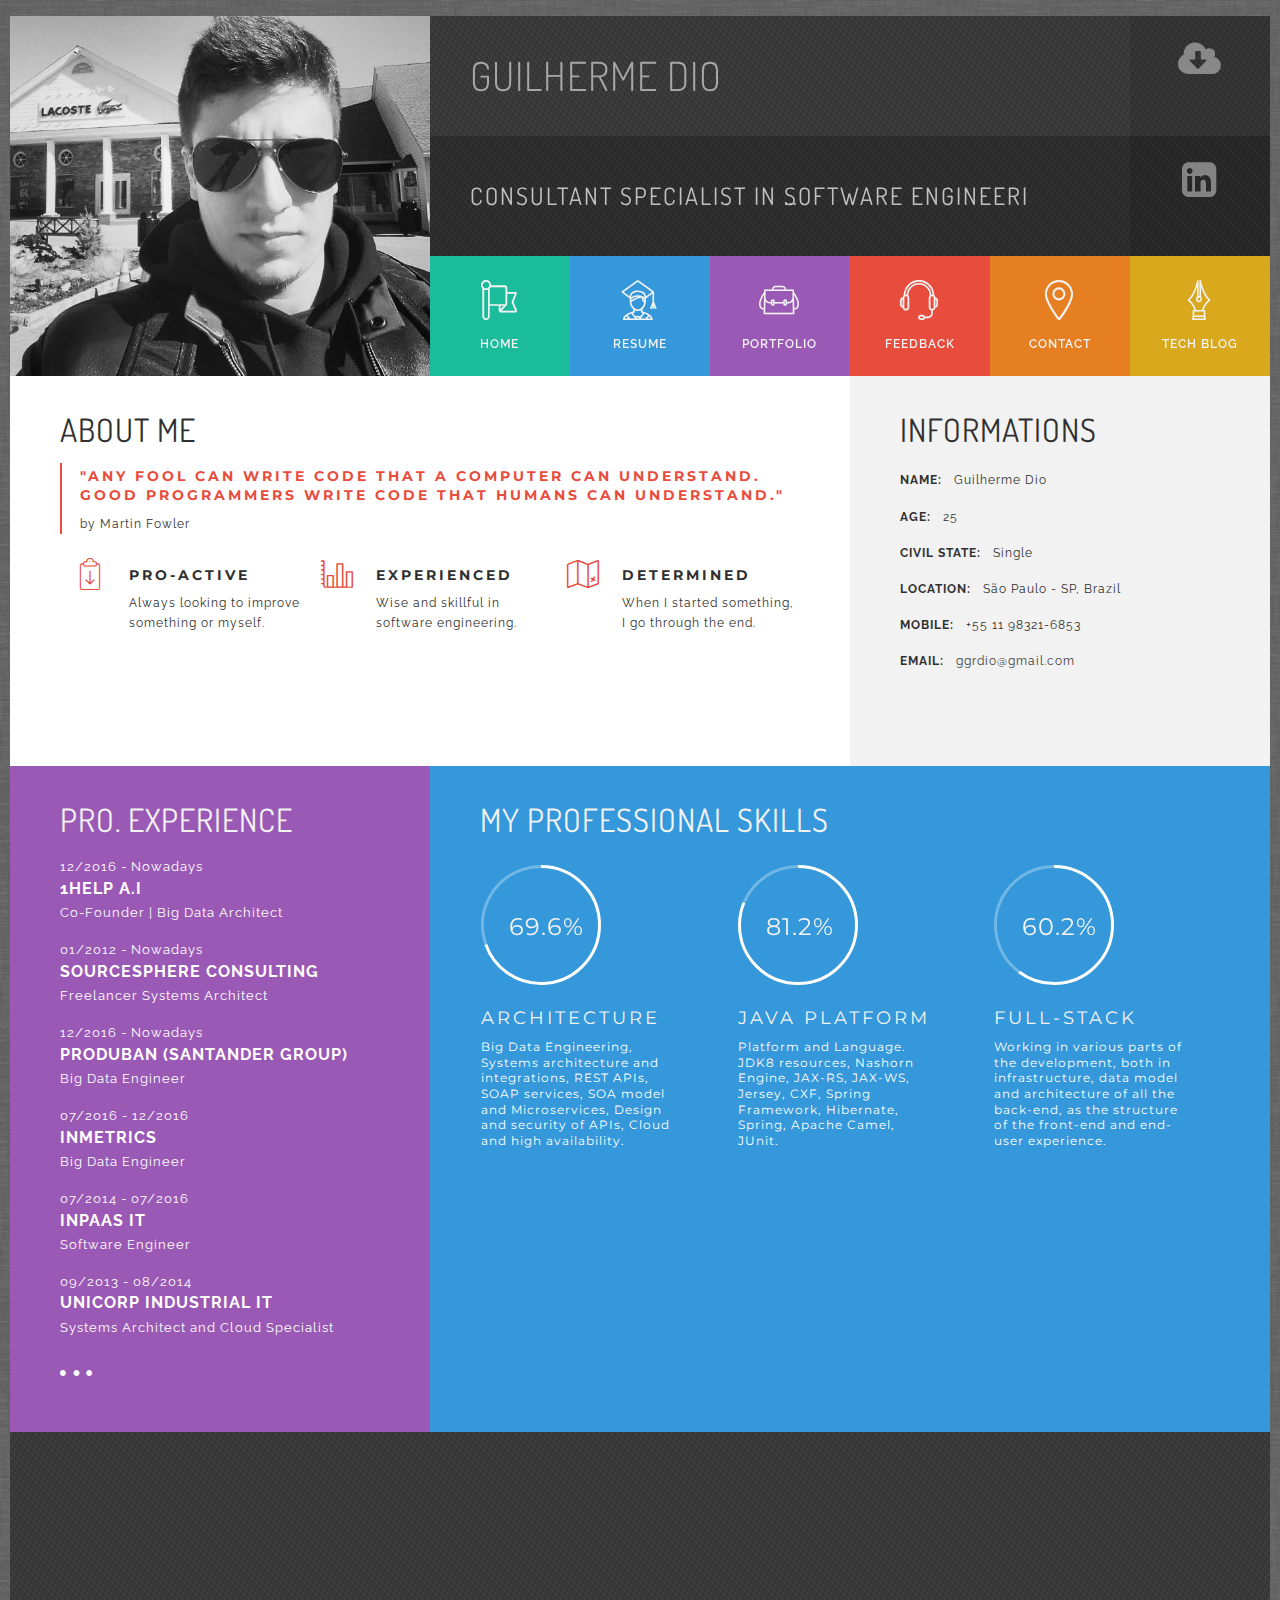
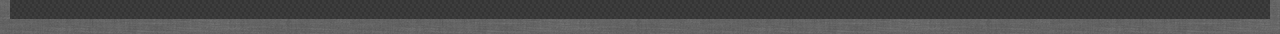
==== index.html @ 6dea6b35 "Update tech blog labels" ====
<!DOCTYPE html>
<html lang="en">
<!--[if IE 9]>
<html class="ie9" lang="en">    <![endif]-->
<!--[if IE 8]>
<html class="ie8" lang="en">    <![endif]-->
<head>
   <meta charset="UTF-8">
   <meta http-equiv="X-UA-Compatible" content="IE=edge">
   <meta name=viewport content="width=device-width, initial-scale=1">

   <title>Guilherme Dio | Software Engineer</title>

   <meta name="description" content="Consultant in systems architecture, software engineering and cloud applications">
   <meta name="keywords" content="guilherme, dio, guilhermedio, ggdio, github, java, javascript, soa, microservices, software, engineering, architecture, professional, job, developer, programming">
   <meta name="author" content="Guilherme Dio">

   <!-- CSS -->
   <link href="assets/vendor/bootstrap/css/bootstrap.min.css"        property='stylesheet' rel="stylesheet" type="text/css" media="screen"/>
   <link href="assets/vendor/fontawesome/css/font-awesome.min.css"   property='stylesheet' rel="stylesheet" type="text/css" media="screen"/>
   <link href="assets/vendor/flaticons/flaticon.css"                 property='stylesheet' rel="stylesheet" type="text/css" media="screen"/>
   <link href="assets/vendor/hover/css/hover-min.css"                property='stylesheet' rel="stylesheet" type="text/css" media="screen"/>
   <link href="assets/vendor/wow/animate.css"                        property='stylesheet' rel="stylesheet" type="text/css" media="screen"/>
   <link href="assets/vendor/mfp/css/magnific-popup.css"             property='stylesheet' rel="stylesheet" type="text/css" media="screen"/>
   <!-- Remove this for disable demo panel styles -->
   <link href="assets/vendor/styleselector/styleselector.css"        property='stylesheet' rel="stylesheet" type="text/css" media="screen"/>
   <!-- Custom styles -->
   <link href="assets/custom/css/style.css"                          property='stylesheet' rel="stylesheet" type="text/css" media="screen"/>

   <style>
      #preloader {
         position: fixed;
         left: 0;
         top: 0;
         z-index: 99999;
         width: 100%;
         height: 100%;
         overflow: visible;
         background: #666666 url("assets/custom/images/preloader.gif") no-repeat center center; }
   </style>
   
   <link rel="apple-touch-icon" sizes="57x57" href="assets/custom/images/icons/apple-icon-57x57.png">
   <link rel="apple-touch-icon" sizes="60x60" href="assets/custom/images/icons/apple-icon-60x60.png">
   <link rel="apple-touch-icon" sizes="72x72" href="assets/custom/images/icons/apple-icon-72x72.png">
   <link rel="apple-touch-icon" sizes="76x76" href="assets/custom/images/icons/apple-icon-76x76.png">
   <link rel="apple-touch-icon" sizes="114x114" href="assets/custom/images/icons/apple-icon-114x114.png">
   <link rel="apple-touch-icon" sizes="120x120" href="assets/custom/images/icons/apple-icon-120x120.png">
   <link rel="apple-touch-icon" sizes="144x144" href="assets/custom/images/icons/apple-icon-144x144.png">
   <link rel="apple-touch-icon" sizes="152x152" href="assets/custom/images/icons/apple-icon-152x152.png">
   <link rel="apple-touch-icon" sizes="180x180" href="assets/custom/images/icons/apple-icon-180x180.png">
   <link rel="icon" type="image/png" sizes="192x192"  href="assets/custom/images/icons/android-icon-192x192.png">
   <link rel="icon" type="image/png" sizes="32x32" href="assets/custom/images/icons/favicon-32x32.png">
   <link rel="icon" type="image/png" sizes="96x96" href="assets/custom/images/icons/favicon-96x96.png">
   <link rel="icon" type="image/png" sizes="16x16" href="assets/custom/images/icons/favicon-16x16.png">
   <meta name="msapplication-TileColor" content="#ffffff">
   <meta name="msapplication-TileImage" content="assets/custom/images/icons/ms-icon-144x144.png">
   <meta name="theme-color" content="#ffffff">
</head>

<body class="boxed">

<!--Pre-Loader-->
<div id="preloader"></div>

<header>

   <section id="top-navigation" class="container-fluid nopadding">

      <div class="row nopadding ident e-bg-light-texture">

         <!-- Photo -->
         <a href="index.html">
            <div class="col-md-5 col-lg-4 vc-photo">&nbsp;</div>
         </a>
         <!-- /Photo -->

         <div class="col-md-7 col-lg-8 vc-name nopadding">
            <!-- Name-Position -->
            <div class="row nopadding name">
               <div class="col-md-10 name-title"><h2 class="font-accident-two-light uppercase">Guilherme Dio</h2></div>
               <div class="col-md-2 nopadding name-pdf">
                  <a href="https://www.visualcv.com/myfnlgkmqzi/pdf" class="hvr-sweep-to-right" about="blank" download><i class="fa fa-cloud-download" aria-hidden="true" title="Download CV.pdf"></i></a>
               </div>
            </div>
            <div class="row nopadding position">
               <div class="col-md-10 position-title">

                  <section class="cd-intro">
                     <h4 class="cd-headline clip is-full-width font-accident-two-normal uppercase">
                        <span>Consultant Specialist in </span>
                        <span class="cd-words-wrapper">
                           <b class="is-visible">Software Engineering</b>
                           <b>Big Data</b>
                           <b>Cloud Applications</b>
                           <b>Systems Architecture</b>
                        </span>
                     </h4>
                  </section>

               </div>
               <div class="col-md-2 nopadding pdf">
                  <a href="https://www.linkedin.com/in/guilhermedio/en" class="hvr-sweep-to-right"><i class="fa fa-linkedin-square" aria-hidden="true" title="My Linkedin Page"></i></a>
               </div>
            </div>
            <!-- /Name-Position -->

            <!-- Main Navigation -->

            <ul id="nav" class="row nopadding cd-side-navigation">
               <li class="col-xs-4 col-sm-2 nopadding menuitem green">
                  <a href="index.html" class="hvr-sweep-to-bottom"><i class="flaticon-insignia"></i><span>home</span></a>
               </li>
               <li class="col-xs-4 col-sm-2 nopadding menuitem blue">
                  <a href="resume.html" class="hvr-sweep-to-bottom"><i class="flaticon-graduation61"></i><span>resume</span></a>
               </li>
               <li class="col-xs-4 col-sm-2 nopadding menuitem cyan">
                  <a href="portfolio.html" class="hvr-sweep-to-bottom"><i class="flaticon-book-bag2"></i><span>portfolio</span></a>
               </li>
               <li class="col-xs-4 col-sm-2 nopadding menuitem red">
                  <a href="feedback.html" class="hvr-sweep-to-bottom"><i class="flaticon-earphones18"></i><span>feedback</span></a>
               </li>
               <li class="col-xs-4 col-sm-2 nopadding menuitem orange">
                  <a href="contacts.html" class="hvr-sweep-to-bottom"><i class="flaticon-placeholders4"></i><span>contact</span></a>
               </li>
               <li class="col-xs-4 col-sm-2 nopadding menuitem yellow">
                  <a href="blog.html" class="hvr-sweep-to-bottom"><i class="flaticon-pens15"></i><span>tech blog</span></a>
               </li>
            </ul>

            <!-- /Main Navigation -->

         </div>
      </div>
   </section>

</header>

<!-- Container -->
<div class="content-wrap">

   <section id="homesection" class="container-fluid nopadding">

      <div class="m-details row nopadding skin">

         <div class="col-md-8 nopadding">
            <div class="padding-50 wow fadeInDown" data-wow-delay="0.2s" data-wow-offset="10">
               <div class="row nopadding">
                  <div class="col-md-12 nopadding">
                     <h3 class="font-accident-two-normal uppercase">About Me</h3>
                     <div class="quote">
                        <h5 class="font-accident-one-bold hovercolor uppercase">"Any fool can write code that a computer can understand.<br/>Good programmers write code that humans can understand."</h5>
                        <div class="dividewhite1"></div>
                        <p class="small">by Martin Fowler</p>
                     </div>
                  </div>
               </div>
               <div class="divider-dynamic"></div>
               <div class="row nopadding">
                  <div class="col-md-4 infoblock nopadding">
                     <div class="row">
                        <div class="col-sm-1 col-md-3"><i class="flaticon-clipboard80"></i><div class="dividewhite1"></div></div>
                        <div class="col-sm-11 col-md-9 ">
                           <h5 class="font-accident-one-bold uppercase">Pro-Active</h5>
                           <p class="small">
                              Always looking to improve something or myself.
                           </p>
                        </div>
                     </div>
                     <div class="divider-dynamic"></div>
                  </div>
                  <div class="col-md-4 infoblock nopadding">
                     <div class="row">
                        <div class="col-sm-1 col-md-3 "><i class="flaticon-stats47"></i><div class="dividewhite1"></div></div>
                        <div class="col-sm-11 col-md-9 ">
                           <h5 class="font-accident-one-bold uppercase">Experienced</h5>
                           <p class="small">
                              Wise and skillful in software engineering.
                           </p>
                        </div>
                     </div>
                     <div class="divider-dynamic"></div>
                  </div>
                  <div class="col-md-4 infoblock nopadding">
                     <div class="row">
                        <div class="col-sm-1 col-md-3"><i class="flaticon-paper40"></i><div class="dividewhite1"></div></div>
                        <div class="col-sm-11 col-md-9">
                           <h5 class="font-accident-one-bold uppercase">Determined</h5>
                           <p class="small">
                              When I started something, I go through the end.
                           </p>
                        </div>
                     </div>
                     <div class="divider-dynamic"></div>
                  </div>
               </div>
            </div>
         </div>

         <div class="col-md-4 personal nopadding l-grey">
            <div class="padding-50 wow fadeInRight" data-wow-delay="0.4s" data-wow-offset="10">
               <h3 class="font-accident-two-normal uppercase">Informations</h3>
               <div class="dividewhite2"></div>
               <div>
                  <div class="fullwidth box">
                     <div class="one"><p class="small font-regular-bold uppercase">Name:</p></div>
                     <div class="two"><p class="small">Guilherme Dio</p></div>
                  </div>
                  <div class="fullwidth box">
                     <div class="one"><p class="small font-regular-bold uppercase text-nowrap">Age:</p></div>
                     <div class="two"><p class="small">25</p></div>
                  </div>
                  <div class="fullwidth box">
                     <div class="one"><p class="small font-regular-bold uppercase text-nowrap">Civil State:</p></div>
                     <div class="two"><p class="small">Single</p></div>
                  </div>
                  <div class="fullwidth box">
                     <div class="one"><p class="small font-regular-bold uppercase">Location:</p></div>
                     <div class="two"><p class="small">São Paulo - SP, Brazil</p></div>
                  </div>
                  <div class="fullwidth box">
                     <div class="one"><p class="small font-regular-bold uppercase">Mobile:</p></div>
                     <div class="two"><p class="small">+55 11 98321-6853</p></div>
                  </div>
                  <div class="fullwidth box">
                     <div class="one"><p class="small font-regular-bold uppercase">Email:</p></div>
                     <div class="two"><p class="small"><a href="" title="Mande um e-mail para mim">ggrdio@gmail.com</a></p></div>
                  </div>
               </div>
               <div class="dividewhite4"></div>
            </div>
         </div>

      </div>

      <div class="row nopadding cyan">

         <div class="col-md-4 pro-experience nopadding">
            <div class="padding-50 wow fadeInRight" data-wow-delay="0.6s" data-wow-offset="5">
               <h3 class="font-accident-two-normal uppercase fontcolor-invert">Pro. Experience</h3>
               <div class="dividewhite2"></div>
               <div class="experience">
               	  <ul class="">
                     <li class="date">12/2016 - Nowadays</li>
                     <li class="company uppercase">
                        <a href="https://github.com/1help">
                           1Help A.I
                        </a>
                     </li>
                     <li class="position">Co-Founder | Big Data Architect</li>
                  </ul>
				  <ul class="">
                     <li class="date">01/2012 - Nowadays</li>
                     <li class="company uppercase">
                        <a href="http://github.com/sourcesphere">
                           SourceSphere Consulting
                        </a>
                     </li>
                     <li class="position">Freelancer Systems Architect</li>
                  </ul>
                  <ul class="">
                     <li class="date">12/2016 - Nowadays</li>
                     <li class="company uppercase">
                        <a href="http://www.produban.com/">
                           Produban (Santander Group)
                        </a>
                     </li>
                     <li class="position">Big Data Engineer</li>
                  </ul>
                  <ul class="">
                     <li class="date">07/2016 - 12/2016</li>
                     <li class="company uppercase">
                        <a href="http://www.inmetrics.com.br/">
                           inMetrics
                        </a>
                     </li>
                     <li class="position">Big Data Engineer</li>
                  </ul>
                  <ul class="">
                     <li class="date">07/2014 - 07/2016</li>
                     <li class="company uppercase">
                        <a href="http://inpaas.com/">
                           inPaaS IT
                        </a>
                     </li>
                     <li class="position">Software Engineer</li>
                  </ul>
                  <ul class="">
                     <li class="date">09/2013 - 08/2014</li>
                     <li class="company uppercase">
                        <a href="http://www.unicorp.com.br/EN/">
                           UniCorp Industrial IT
                        </a>
                     </li>
                     <li class="position">Systems Architect and Cloud Specialist</li>
                  </ul>
               </div>
               <a href="#!"><i class="flaticon-three-1"></i></a>
            </div>
         </div>

         <div class="col-md-8 circle-skills nopadding blue">
            <div class="padding-50 wow fadeInLeft" data-wow-delay="0.6s" data-wow-offset="5">
               <h3 class="font-accident-two-normal uppercase fontcolor-invert">My Professional skills</h3>
               <div class="row">
                  <div class="col-sm-4 nopadding">
                     <div class="progressbar" data-animate="false">
                        <div class="circle font-accident-one-normal fontcolor-invert" data-percent="81.0">
                           <div></div>
                           <h4 class="font-accident-one-normal uppercase">Architecture</h4>
                           <p class="small">
                              Big Data Engineering, Systems architecture and integrations, REST APIs, SOAP services, SOA model and Microservices, Design and security of APIs, Cloud and high availability.
                           </p>
                        </div>
                     </div>
                  </div>
                  <div class="col-sm-4 nopadding">
                     <div class="progressbar" data-animate="false">
                        <div class="circle font-accident-one-normal fontcolor-invert" data-percent="94.5">
                           <div></div>
                           <h4 class="font-accident-one-normal uppercase">Java Platform</h4>
                           <p class="small">
                              Platform and Language. JDK8 resources, Nashorn Engine, JAX-RS, JAX-WS, Jersey, CXF, Spring Framework, Hibernate, Spring, Apache Camel, JUnit.

                           </p>
                        </div>
                     </div>
                  </div>
                  <div class="col-sm-4 nopadding">
                     <div class="progressbar" data-animate="false">
                        <div class="circle font-accident-one-normal fontcolor-invert" data-percent="70.0">
                           <div></div>
                           <h4 class="font-accident-one-normal uppercase">Full-Stack</h4>
                           <p class="small">
                              Working in various parts of the development, both in infrastructure, data model and architecture of all the back-end, as the structure of the front-end and end-user experience.
                           </p>
                        </div>
                     </div>
                  </div>
               </div>
            </div>
         </div>

      </div>

   </section>

</div>

<footer class="padding-50 e-bg-light-texture">
   <div class="container-fluid nopadding">
      <div class="row wow fadeInDown" data-wow-delay=".2s" data-wow-offset="10">
         <div class="col-md-3">
            <h4 class="font-accident-two-bold uppercase">Guilherme Dio</h4>
            <p class="inline-block">
               Systems Architecture Consultant and Cloud Specialist
            </p>
            <div class="divider-dynamic"></div>
         </div>
         <div class="col-md-3 cv-link">
            <h4 class="font-accident-two-bold uppercase">Download cv</h4>
            <div class="dividewhite1"></div>
            <a href="https://www.visualcv.com/myfnlgkmqzi/pdf" about="_blank" download><i class="fa fa-arrow-circle-o-down" aria-hidden="true"></i>English</a>
            <a href="https://www.visualcv.com/guilhermedio/pdf" about="_blank" download><i class="fa fa-arrow-circle-o-down" aria-hidden="true"></i>BR Portuguese</a>
            <div class="divider-dynamic"></div>
         </div>
         <div class="col-md-3">
            <h4 class="font-accident-two-bold uppercase">Follow Me</h4>
            <div class="inline-block"><a href="https://www.linkedin.com/in/guilhermedio/en"><i class="fa fa-linkedin-square" aria-hidden="true"></i></a></div>
            <div class="inline-block"><a href="https://www.github.com/ggdio"><i class="fa fa-github-square" aria-hidden="true"></i></a></div>
            <div class="divider-dynamic"></div>
         </div>
      </div>
      <div class="dividewhite1"></div>
      <div class="row wow fadeInDown" data-wow-delay=".4s" data-wow-offset="10">
         <div class="col-md-12 copyrights">
            <p>© Copyright 2007 - 2016</p>
         </div>
      </div>
   </div>
</footer>

<div id="image-cache" class="hidden"></div>

<!-- Start of StatCounter Code for Default Guide -->
<script type="text/javascript">
var sc_project=10997361; 
var sc_invisible=1; 
var sc_security="60d6fea7"; 
var scJsHost = (("https:" == document.location.protocol) ?
"https://secure." : "http://www.");
document.write("<sc"+"ript type='text/javascript' src='" +
scJsHost+
"statcounter.com/counter/counter.js'></"+"script>");
</script>
<noscript><div class="statcounter"><a title="free web stats"
href="http://statcounter.com/" target="_blank"><img
class="statcounter"
src="//c.statcounter.com/10997361/0/60d6fea7/1/" alt="free
web stats"></a></div></noscript>
<!-- End of StatCounter Code for Default Guide -->

<!-- JS -->
<script src="assets/vendor/jquery/js/jquery-2.2.0.min.js"            type="text/javascript"></script>
<script src="assets/vendor/bootstrap/js/bootstrap.min.js"            type="text/javascript"></script>
<script src="assets/vendor/imagesloaded/js/imagesloaded.pkgd.min.js" type="text/javascript"></script>
<script src="assets/vendor/isotope/js/isotope.pkgd.min.js"           type="text/javascript"></script>
<script src="assets/vendor/mfp/js/jquery.magnific-popup.min.js"      type="text/javascript"></script>
<script src="assets/vendor/circle-progress/circle-progress.js"       type="text/javascript"></script>
<script src="assets/vendor/waypoints/waypoints.min.js"               type="text/javascript"></script>
<script src="assets/vendor/anicounter/jquery.counterup.min.js"       type="text/javascript"></script>
<script src="assets/vendor/wow/wow.min.js"                           type="text/javascript"></script>
<script src="assets/vendor/pjax/jquery.pjax.js"                      type="text/javascript"></script>
<script src="https://maps.google.com/maps/api/js"                    type="text/javascript"></script>
<!-- Remove this for disable demo panel script -->
<!-- <script src="assets/vendor/styleselector/styleselector.js"           type="text/javascript"></script> -->
<!-- Custom scripts -->
<script src="assets/custom/js/custom.js"                             type="text/javascript"></script>

</body>

</html>
---- assets/vendor/flaticons/flaticon.css ----
/*
  	Flaticon icon font: Flaticon
  	Creation date: 29/02/2016 10:08
  	*/

@font-face {
  font-family: "Flaticon";
  src: url("./flaticon.eot");
  src: url("./flaticon.eot?#iefix") format("embedded-opentype"),
       url("./flaticon.woff") format("woff"),
       url("./flaticon.ttf") format("truetype"),
       url("./flaticon.svg#Flaticon") format("svg");
  font-weight: normal;
  font-style: normal;
}

@media screen and (-webkit-min-device-pixel-ratio:0) {
  @font-face {
    font-family: "Flaticon";
    src: url("./Flaticon.svg#Flaticon") format("svg");
  }
}

[class^="flaticon-"]:before, [class*=" flaticon-"]:before,
[class^="flaticon-"]:after, [class*=" flaticon-"]:after {   
  font-family: Flaticon;
        font-size: 20px;
font-style: normal;
margin-left: 20px;
}

.flaticon-arrows:before { content: "\f100"; }
.flaticon-arrows-1:before { content: "\f101"; }
.flaticon-arrows-2:before { content: "\f102"; }
.flaticon-arrows-3:before { content: "\f103"; }
.flaticon-arrows-4:before { content: "\f104"; }
.flaticon-behance7:before { content: "\f105"; }
.flaticon-bird97:before { content: "\f106"; }
.flaticon-book-bag2:before { content: "\f107"; }
.flaticon-circle:before { content: "\f108"; }
.flaticon-circle-1:before { content: "\f109"; }
.flaticon-circle-2:before { content: "\f10a"; }
.flaticon-circle-3:before { content: "\f10b"; }
.flaticon-circle-4:before { content: "\f10c"; }
.flaticon-circle-5:before { content: "\f10d"; }
.flaticon-circle-6:before { content: "\f10e"; }
.flaticon-clipboard80:before { content: "\f10f"; }
.flaticon-clock:before { content: "\f110"; }
.flaticon-clocks18:before { content: "\f111"; }
.flaticon-download149:before { content: "\f112"; }
.flaticon-download167:before { content: "\f113"; }
.flaticon-earphones18:before { content: "\f114"; }
.flaticon-facebook45:before { content: "\f115"; }
.flaticon-google111:before { content: "\f116"; }
.flaticon-graduation61:before { content: "\f117"; }
.flaticon-graduation9:before { content: "\f118"; }
.flaticon-identification28:before { content: "\f119"; }
.flaticon-insignia:before { content: "\f11a"; }
.flaticon-instagram14:before { content: "\f11b"; }
.flaticon-internet:before { content: "\f11c"; }
.flaticon-linkedin22:before { content: "\f11d"; }
.flaticon-odnolassniki2:before { content: "\f11e"; }
.flaticon-painting62:before { content: "\f11f"; }
.flaticon-paper40:before { content: "\f120"; }
.flaticon-pens15:before { content: "\f121"; }
.flaticon-photo246:before { content: "\f122"; }
.flaticon-photography39:before { content: "\f123"; }
.flaticon-pie-graph:before { content: "\f124"; }
.flaticon-pinterest28:before { content: "\f125"; }
.flaticon-placeholders4:before { content: "\f126"; }
.flaticon-profile5:before { content: "\f127"; }
.flaticon-shopping-carts6:before { content: "\f128"; }
.flaticon-sign:before { content: "\f129"; }
.flaticon-soundcloud8:before { content: "\f12a"; }
.flaticon-stats47:before { content: "\f12b"; }
.flaticon-stats48:before { content: "\f12c"; }
.flaticon-symbol:before { content: "\f12d"; }
.flaticon-three:before { content: "\f12e"; }
.flaticon-three-1:before { content: "\f12f"; }
.flaticon-three-2:before { content: "\f130"; }
.flaticon-tool:before { content: "\f131"; }
.flaticon-tool-1:before { content: "\f132"; }
.flaticon-twitter39:before { content: "\f133"; }
.flaticon-vimeo22:before { content: "\f134"; }
.flaticon-vk6:before { content: "\f135"; }
.flaticon-wordpress16:before { content: "\f136"; }
.flaticon-youtube33:before { content: "\f137"; }
---- assets/vendor/styleselector/styleselector.css ----
/* =================================================================== */
/* Styles Switcher
====================================================================== */

#style-switcher h3 {
    color: #666;
    font-size: 13px;
    margin: 5px 0 5px 1px;
    font-family: 'Oxygen', sans-serif;
    letter-spacing: 0px;
    /*color: #313131 !important;*/
}
#style-switcher h5 {
    letter-spacing: 0px;
    font-size: 11px;
}

#style-switcher ul {
    padding-left: 0;
}

#style-switcher p {
    color: #999;
    line-heihgt: 20px;
    font-style: italic;
    font-size: 13px;
    letter-spacing: 0px;
}

#style-switcher {
    background-color: #fff;
    width: 205px;
    position:fixed;
    top: 100px;
    z-index: 9999;
    border-radius: 0 0 3px 0;
    left: -206px;
    border-left: 0;
    border-top: 0;
    box-shadow: -3px 0px 50px -2px rgba(0, 0, 0, 0.14)
}

#style-switcher div {
    padding: 2px 18px 10px 18px;
}

#style-switcher h2 {
    background-color: #3498db;
    font-family: 'Novecentosanswide-Medium', sans-serif;
    color: #fff;
    font-size: 19px;
    text-transform: uppercase;
    padding: 14px 0 16px 20px;
    margin: 0 0 18px 0;
}

#style-switcher h2 a {
    background-color: #3498db;
    display: block;
    height: 50px;
    position: absolute;
    right: -49px;
    padding: 14px;
    /*text-indent: -9999px;*/
    top: 0;
    width: 49px;
    border-radius: 0 2px 2px 0;
}
#style-switcher h2 a i:before {
    font-size: 22px;
    color: #f2f2f2;
    margin: 0;
    /*line-height: 1.6;*/
}

.colors {
    list-style:none;
    margin: 0 0px 24px 0;
    overflow: hidden;
}

.colors li {
    float:left;
    margin: 4px 2px 0 2px;
}

.colors li a {
    display: block;
    width: 22px;
    height: 22px;
    cursor: pointer;
}

.layout-style select,
.footer-style select {
    width: 164px;
    height: 33px;
    padding: 5px;
    color: #888;
    cursor: pointer;
    border-radius: 2px;
    font-size: 13px;
    margin: 2px 0 10px 2px;
}

.layout-style {
    margin: 0 0px 24px 0;
}

.layout-style,
.footer-style { padding: 0 !important; }



.checkbox-group {
    position:relative
}

/* Hide Checkbox Input */
.checkbox-group input[type=checkbox] {
    display:none
}

/* Style Label */
.checkbox-group label {
    padding-left:9px;
    cursor:pointer;
    font-family: 'Oxygen', sans-serif;
    letter-spacing: 0px;
    font-weight: 500;
}

/* Style span tag */
.checkbox-group label span {
    display:block;
    position:absolute;
    left:0;
    -webkit-transition-duration:.3s;
    -moz-transition-duration:.3s;
    transition-duration:.3s
}
/* Style box */
.checkbox-group label .box {
    background:#d9e1e7;
    height:18px;
    width:18px;
    border-radius: 2px;
    z-index:9;
    -webkit-transition-delay:.2s;
    -moz-transition-delay:.2s;
    transition-delay:.2s
}

/* Style check icon. give it a border on the bottom and right only and then rotate */
.checkbox-group label .check {
    top:3px;
    left:7px;
    width:5px;
    height:13px;
    border:2px solid #fff;
    border-top:none;
    border-left:none;
    opacity:0;
    z-index:10;
    -webkit-transform:rotate(180deg);
    -moz-transform:rotate(180deg);
    transform:rotate(180deg);
    -webkit-transition-delay:.3s;
    -moz-transition-delay:.3s;
    transition-delay:.3s
}

/* Change color of box when checkbox is checked */
input[type=checkbox]:checked ~ label .box {
    background:#129fdd
}

/* Rotate and show check icon when checkbox is checked */
input[type=checkbox]:checked ~ label .check {
    opacity:1;
    -webkit-transform:scale(1) rotate(45deg);
    -moz-transform:scale(1) rotate(45deg);
    transform:scale(1) rotate(45deg);
}

@media only screen and (max-width: 1023px) { #style-switcher { display: none; } }
---- assets/custom/css/style.css ----
@import url(https://fonts.googleapis.com/css?family=Raleway:400,300,400italic,500,700);
@import url(https://fonts.googleapis.com/css?family=Dosis:300,400,500,700);
@import url(https://fonts.googleapis.com/css?family=Montserrat:400,700);
/*------------------------------------------------------------------
[Color Scheme / Colors, textures]
*/
.e-bg-light-texture {
  background: url("../images/backgrounds/dark_fish_skin.png"); }

.color01 {
  background-color: #f2f2f2 !important; }

.color02 {
  background-color: #dadada !important; }

.color03 {
  background-color: #c1c1c1 !important; }

.color04 {
  background-color: #a7a7a7 !important; }

.color05 {
  background-color: #8e8e8e !important; }

.color06 {
  background-color: #737373 !important; }

.color07 {
  background-color: #5d5d5d !important; }

.color08 {
  background-color: #4a4a4a !important; }

.color09 {
  background-color: #404040 !important; }

.color10 {
  background-color: #303030 !important; }

.red {
  background-color: #e74c3c !important; }

.orange {
  background-color: #e67e22 !important; }

.green {
  background-color: #1abc9c !important; }

.blue {
  background-color: #3498db !important; }

.darkblue {
  background-color: #1c4a6c !important; }

.cyan {
  background-color: #9b59b6 !important; }

.yellow {
  background-color: #d9a81d !important; }

.l-grey {
  background-color: #f2f2f2 !important; }

.grey {
  background-color: #999 !important; }

.skin {
  background-color: #fff !important; }

.fontcolor-regular, .fontcolor-regular a {
  color: #303030 !important; }

.fontcolor-invert, .fontcolor-invert a {
  color: #f2f2f2 !important; }

.fontcolor-medium, .fontcolor-medium a {
  color: #737373 !important; }

.fontcolor-medium-light, .fontcolor-medium-light a {
  color: #8e8e8e !important; }

.hovercolor, .hovercolor a {
  color: #e74c3c !important; }

.accent-color, .accent-color a {
  color: #007EA7 !important; }

.accent-color a:hover {
  color: #e74c3c !important; }

/*------------------------------------------------------------------
[Typography]
*/
/* Headings Fonts variables */
/* Heading font one */
.font-accident-one-bold {
  font-family: "Montserrat", sans-serif;
  font-weight: 700;
  font-style: normal; }

.font-accident-one-normal {
  font-family: "Montserrat", sans-serif;
  font-weight: 400;
  font-style: normal; }

/* Heading font two */
.font-accident-two-light {
  font-family: "Dosis", sans-serif;
  font-weight: 300; }

.font-accident-two-normal {
  font-family: "Dosis", sans-serif;
  font-weight: 400; }

.font-accident-two-medium {
  font-family: "Dosis", sans-serif;
  font-weight: 500; }

.font-accident-two-bold {
  font-family: "Dosis", sans-serif;
  font-weight: 700; }

/* Regular font */
.font-regular-light {
  font-family: "Raleway", sans-serif;
  font-weight: 300;
  font-style: normal; }

.font-regular-normal {
  font-family: "Raleway", sans-serif;
  font-weight: 400;
  font-style: normal; }

.font-regular-normal-italic {
  font-family: "Raleway", sans-serif;
  font-weight: 400;
  font-style: oblique; }

.font-regular-medium {
  font-family: "Raleway", sans-serif;
  font-weight: 500;
  font-style: normal; }

.font-regular-bold {
  font-family: "Raleway", sans-serif;
  font-weight: 700;
  font-style: normal; }

/* Headings */
h2 {
  font-size: 48px; }

h3 {
  line-height: 1.2em;
  font-size: 32px; }

h4 {
  letter-spacing: 3px; }

h5 {
  letter-spacing: 3px; }

h6 {
  font-size: 11px;
  letter-spacing: 3px; }

h4 a, h5 a, h6 a {
  color: #e74c3c; }

.title {
  padding-bottom: 20px;
  border-bottom: 1px solid rgba(255, 255, 255, 0.3);
  display: initial; }

.title-light {
  padding-bottom: 20px;
  border-bottom: 1px solid rgba(0, 0, 0, 0.1);
  display: initial; }

/* Paragraphs */
.small {
  font-size: 12px; }

.extrasmall {
  font-size: 10px; }

.superheading {
  font-size: 48px; }

/*------------------------------------------------------------------
[Buttons]
*/
.btn-lg {
  font-size: 15px; }

.btn-default {
  font-size: 13px; }

.btn-sm {
  font-size: 12px; }

.btn-xs {
  font-size: 11px;
  padding: 3px 9px; }

.btn-darker,
.btn-blk,
.btn-gr,
.btn-lgr,
.btn-lgr-str,
.btn-grey-str,
.btn-light,
.btn-wh,
.btn-wh-str,
.btn-rd,
.btn-rd-str {
  letter-spacing: 0;
  border-radius: 24px;
  font-weight: 600;
  font-family: "Raleway", sans-serif;
  margin-right: 12px;
  transition: all 0.35s ease-in-out;
  -moz-transition: all 0.35s ease-in-out;
  -webkit-transition: all 0.35s ease-in-out;
  -o-transition: all 0.35s ease-in-out;
  -ms-transition: all 0.35s ease-in-out; }

.btn-darker {
  border: 1px solid #404040;
  background: #404040;
  color: #f2f2f2 !important; }
  .btn-darker:hover {
    border: 1px solid #e74c3c;
    background: #e74c3c;
    color: #f2f2f2 !important; }

.btn-blk {
  border: 1px solid #f2f2f2;
  background: #353535;
  color: #f2f2f2 !important; }
  .btn-blk:hover {
    border: 1px solid #e74c3c;
    background: #e74c3c;
    color: #f2f2f2 !important; }
  .btn-blk:focus {
    border: 1px solid #e74c3c;
    background: #e74c3c;
    color: #f2f2f2 !important; }

.btn-gr {
  border: 1px solid #f2f2f2;
  color: #f2f2f2 !important;
  background: #505050; }
  .btn-gr:hover {
    border: 1px solid #e74c3c;
    background: #e74c3c;
    color: #f2f2f2 !important; }

.btn-lgr {
  border: 1px solid #a7a7a7;
  background: #a7a7a7;
  color: #f2f2f2 !important; }
  .btn-lgr:hover {
    border: 1px solid #e74c3c;
    background: #e74c3c;
    color: #f2f2f2 !important; }

.btn-lgr-str {
  background: none;
  border: 2px solid #a7a7a7;
  color: #a7a7a7 !important; }
  .btn-lgr-str:hover {
    background: none;
    border: 2px solid #e74c3c;
    color: #e74c3c !important; }

.btn-grey-str {
  background: none !important;
  border: 2px solid #404040;
  color: #404040 !important; }
  .btn-grey-str:hover {
    background: none;
    border: 2px solid #e74c3c;
    color: #e74c3c !important; }

.btn-light {
  background: #c1c1c1;
  border: 1px solid #c1c1c1;
  color: #404040 !important; }
  .btn-light:hover {
    background: #e74c3c;
    border: 1px solid #e74c3c;
    color: #f2f2f2 !important; }

.btn-wh-str {
  background: none;
  border: 2px solid #f2f2f2;
  color: #f2f2f2 !important; }
  .btn-wh-str:hover {
    background: none;
    border: 2px solid #e74c3c;
    color: #e74c3c !important; }

.btn-wh {
  background: #f2f2f2;
  border: 2px solid;
  color: #404040 !important; }
  .btn-wh:hover {
    background: #e74c3c;
    border: 2px solid #e74c3c;
    color: #f2f2f2 !important; }

.btn-rd {
  border: 1px solid #e74c3c;
  color: #f2f2f2 !important;
  background: #e74c3c; }
  .btn-rd:hover {
    border: 1px solid #ec1717;
    background: #ec1717;
    color: #f2f2f2 !important; }

.btn-rd-str {
  background: none;
  border: 2px solid #e74c3c;
  color: #e74c3c !important; }
  .btn-rd-str:hover {
    background: none;
    border: 2px solid #f2f2f2;
    color: #f2f2f2 !important; }

/*------------------------------------------------------------------
[4. Basic Styles]
*/
body {
  display: block;
  background-color: #404040;
  overflow-x: hidden;
  overflow-y: auto;
  color: #303030;
  font: 13px/1.7 "Raleway", sans-serif;
  font-weight: 400;
  letter-spacing: 1px;
  background-image: url("../images/backgrounds/grey_wash_wall.png");
  -webkit-font-smoothing: antialiased;
  -webkit-backface-visibility: hidden;
  -moz-backface-visibility: hidden;
  -ms-backface-visibility: hidden; }

.boxed {
  display: block;
  background-color: #676767;
  position: relative;
  max-width: 1260px;
  margin-right: auto;
  margin-left: auto; }
  .boxed header {
    margin: 16px 0 0 0; }

.clearfix:after {
  content: ".";
  visibility: hidden;
  display: block;
  height: 0;
  clear: both; }

a,
a i {
  cursor: pointer;
  text-decoration: none;
  color: #404040;
  transition: all 0.25s ease 0s;
  -moz-transition: all 0.25s ease 0s;
  -webkit-transition: all 0.25s ease 0s;
  -o-transition: all 0.25s ease 0s; }

a:hover,
a:focus {
  text-decoration: none;
  outline: none; }

p {
  line-height: 20px;
  font-size: 13px;
  font-weight: 400;
  margin: 0 0 10px 0;
  color: #303030;
  letter-spacing: 1px; }

hr {
  margin-bottom: 0;
  margin-top: 0;
  border-top: 1px solid #f1f1f1;
  border-bottom: none;
  border-left: none;
  border-right: none; }

ul {
  padding-left: 0;
  list-style: none;
  margin-left: 0; }
  ul li {
    padding: 0; }
    ul li a {
      cursor: pointer;
      color: #303030; }
  ul li, ul li a {
    font-size: 13px; }

ul.list-o {
  list-style: none;
  padding: 0;
  margin: 0; }
  ul.list-o li {
    padding-left: 1em;
    text-indent: -.7em; }
    ul.list-o li:before {
      padding-right: 4px;
      content: "O";
      color: #e74c3c; }

.dividewhite1 {
  height: 10px; }

.dividewhite2 {
  height: 20px; }

.dividewhite3 {
  height: 30px; }

.dividewhite4 {
  height: 40px; }

.dividewhite6 {
  height: 60px; }

.dividewhite8 {
  height: 80px; }

.dividewhite9 {
  height: 90px; }

.dividewhite10 {
  height: 100px; }

.divider-dynamic {
  height: 10px; }

.height-600 {
  min-height: 600px; }

.height-500 {
  min-height: 500px; }

.height-400 {
  min-height: 400px; }

.height-300 {
  min-height: 300px; }

.height-200 {
  min-height: 200px; }

.height-100 {
  min-height: 100px; }

.padding-30,
.padding-40,
.padding-50,
.padding-60 {
  overflow: hidden; }

.padding-30 {
  padding: 20px 30px 30px 20px; }

.padding-40 {
  padding: 30px 40px 30px 40px; }

.padding-50 {
  padding: 35px 50px 40px 50px; }

.padding-60 {
  padding: 50px 60px 50px 60px; }

.row-no-padding [class*="col-"] {
  padding-left: 0 !important;
  padding-right: 0 !important; }

.nopadding {
  padding: 0 !important;
  margin: 0 !important; }

.e-absolute {
  position: absolute !important; }

.e-relative {
  position: relative !important; }

.e-fixed {
  position: fixed !important; }

.inline {
  display: inline; }

.block {
  display: block; }

.inline-block {
  display: inline-block; }

.e-centered {
  margin: 0 auto; }

.table {
  display: table; }

.table-row {
  display: table-row; }

.table-cell {
  display: table-cell; }

.uppercase {
  text-transform: uppercase; }

i {
  color: #8e8e8e; }

.hidden {
  display: none; }

.respon-wrap img {
  max-width: 100% !important;
  height: auto;
  display: block; }

.fullwidth {
  width: 100% !important; }

.width-90 {
  width: 90%; }

.width-80 {
  width: 80%; }

.width-70 {
  width: 70%; }

.width-60 {
  width: 60%; }

.width-50 {
  width: 50%; }

.width-40 {
  width: 40%; }

.width-30 {
  width: 30%; }

#back-top a {
  background: #404040 url(../images/back_top.png) no-repeat 50% 50%;
  border: 1px solid #f2f2f2;
  bottom: 60px;
  display: block;
  height: 40px;
  position: fixed;
  right: 30px;
  width: 40px;
  z-index: 10;
  transition: all 0.35s ease-in-out;
  -moz-transition: all 0.35s ease-in-out;
  -webkit-transition: all 0.35s ease-in-out;
  -o-transition: all 0.35s ease-in-out;
  -ms-transition: all 0.35s ease-in-out; }
  #back-top a:hover {
    background: #e74c3c url(../images/back_top.png) no-repeat 50% 50%;
    border-color: #e74c3c; }

input, textarea {
  border: 0;
  background: none !important;
  border: 1px solid #dadada;
  width: 100%;
  padding-top: 5px;
  padding-bottom: 5px;
  text-indent: 5px;
  color: #fff;
  transition: all 0.5s;
  -moz-transition: all 0.5s;
  -webkit-transition: all 0.5s;
  -o-transition: all 0.5s; }

input:focus, textarea:focus {
  border-color: #007EA7; }

input, textarea, button {
  color: #777;
  font-size: 14px;
  font-weight: 400;
  letter-spacing: 1px;
  font-family: "Raleway","Helvetica Neue",Helvetica,Arial,sans-serif; }

button, input, select, textarea {
  -webkit-box-sizing: border-box;
  -moz-box-sizing: border-box;
  box-sizing: border-box;
  margin: 0;
  max-width: 100%;
  vertical-align: baseline;
  font-size: 100%; }

:focus {
  outline: 0; }

/*------------------------------------------------------------------
[13. Media Query]
*/
@media (max-width: 1200px) {
  .boxed .content-wrap {
    margin: 0; }

  footer {
    margin: 0; } }
@media (max-width: 992px) {
  .count {
    margin-bottom: 32px !important; }

  ul.timeline-vert:before {
    left: 40px !important; }

  ul.timeline-vert > li > .timeline-panel {
    width: calc(100% - 90px) !important;
    width: -moz-calc(100% - 90px) !important;
    width: -webkit-calc(100% - 90px) !important; }

  ul.timeline-vert > li > .timeline-badge {
    left: 15px !important;
    margin-left: 0 !important;
    top: 16px !important; }

  ul.timeline-vert > li > .timeline-panel {
    float: right !important; }

  ul.timeline-vert > li > .timeline-panel:before {
    border-left-width: 0 !important;
    border-right-width: 15px !important;
    left: -15px !important;
    right: auto !important; }

  ul.timeline-vert > li > .timeline-panel:after {
    border-left-width: 0 !important;
    border-right-width: 14px !important;
    left: -14px !important;
    right: auto !important; }

  .divider-dynamic {
    height: 40px; }

  #top-navigation .ident .vc-name .position .pdf,
  #top-navigation .ident .vc-name .name .name-pdf {
    display: none; } }
@media (max-width: 801px) {
  .boxed header {
    margin: 0; }

  footer {
    margin: 0 !important; } }
@media (max-width: 768px) {
  .divider-dynamic {
    height: 60px; }

  .cd-intro {
    width: 100% !important;
    max-width: 768px; }

  .port-filter ul li {
    display: block;
    margin-bottom: 24px; }

  #homesection .m-details .quote {
    margin: 14px 0;
    padding-left: 0 !important;
    border-left: none !important; }

  .progressbar {
    width: 100% !important; }

  .circle {
    width: 90% !important; }

  #top-navigation .ident .vc-name .name h2 {
    font-size: 36px; }

  #top-navigation .ident .vc-name .name .name-title {
    padding-top: 24px;
    text-align: center; }

  #top-navigation .ident .vc-name .position h4 {
    font-size: 18px; }

  #top-navigation .ident .vc-name .position .position-title {
    padding-top: 30px;
    text-align: center; } }
@media (max-width: 600px) {
  .grid .row .grid-item {
    padding-right: 0 !important;
    padding-left: 0 !important; }

  .media-body, .media-left, .media-right {
    display: initial; } }
@media (max-width: 400px) {
  h5 {
    letter-spacing: 0; }

  .divider-dynamic {
    height: 40px; }

  .padding-50 {
    padding: 30px 14px 35px 14px; }

  .inner-content .inner-section {
    padding: 30px 14px !important; }

  ul.timeline-vert > li > .timeline-panel {
    width: 100% !important; }

  #timeline-vertical .timeline-vert .timeline-badge,
  #timeline-vertical .timeline-vert:before {
    display: none; }

  #timeline-vertical .timeline-vert .timeline-panel:before {
    border-color: transparent !important; }

  .cd-headline.clip .cd-words-wrapper::after {
    top: 2px !important; }

  #top-navigation .ident .vc-name .name h2 {
    font-size: 26px !important; }

  #top-navigation .ident .vc-name .name .name-title {
    padding-top: 34px !important; }

  #top-navigation .ident .vc-name .position h4 {
    font-size: 11px !important; }

  #top-navigation .ident .vc-name .position .position-title {
    padding-top: 40px !important; } }
/*------------------------------------------------------------------
[VCard Modules]
*/
.content-wrap {
  -webkit-overflow-scrolling: touch; }

#top-navigation {
  z-index: 3; }
  #top-navigation .ident {
    color: #a7a7a7; }
    #top-navigation .ident .vc-photo {
      min-height: 360px;
      background: url("../images/userpic01.jpg");
      background-position: center center;
      background-repeat: no-repeat;
      background-size: cover;
      -webkit-filter: grayscale(100%);
      -moz-filter: grayscale(100%);
      -ms-filter: grayscale(100%);
      -o-filter: grayscale(100%);
      filter: grayscale(100%);
      filter: url(../images/grayscale.svg#greyscale);
      /* Firefox 4+ */
      filter: gray;
      /* IE 6-9 */
      -moz-transition: all .5s ease-in-out;
      -webkit-transition: all .5s ease-in-out;
      transition: all .5s ease-in-out; }
      #top-navigation .ident .vc-photo a {
        width: 100%;
        height: 100%; }
    #top-navigation .ident:hover .vc-photo {
      -webkit-filter: grayscale(0%);
      -moz-filter: grayscale(0%);
      -ms-filter: grayscale(0%);
      -o-filter: grayscale(0%);
      filter: none; }
    #top-navigation .ident .vc-name .name .name-title {
      padding: 17px 40px 18px 40px;
      min-height: 120px;
      max-height: 120px;
      overflow: hidden; }
    #top-navigation .ident .vc-name .name .name-pdf {
      background: rgba(0, 0, 0, 0.1);
      min-height: 120px;
      max-height: 120px;
      text-align: center; }
      #top-navigation .ident .vc-name .name .name-pdf a {
        width: 100%;
        text-decoration: none;
        color: #f2f2f2; }
        #top-navigation .ident .vc-name .name .name-pdf a i {
          padding-top: 24px;
          display: block; }
          #top-navigation .ident .vc-name .name .name-pdf a i:before {
            width: 100%;
            opacity: .6;
            color: #c1c1c1;
            font-size: 40px;
            margin: 0;
            transition: all 0.35s ease-in-out;
            -moz-transition: all 0.35s ease-in-out;
            -webkit-transition: all 0.35s ease-in-out;
            -o-transition: all 0.35s ease-in-out;
            -ms-transition: all 0.35s ease-in-out; }
        #top-navigation .ident .vc-name .name .name-pdf a:hover i:before {
          opacity: 1; }
    #top-navigation .ident .vc-name .name h2 {
      margin: 0;
      font-size: 40px;
      line-height: 2.1em; }
    #top-navigation .ident .vc-name .position {
      color: #c1c1c1; }
      #top-navigation .ident .vc-name .position .position-title {
        background: rgba(0, 0, 0, 0.2);
        padding: 23px 40px 34px 40px;
        min-height: 120px;
        max-height: 120px; }
      #top-navigation .ident .vc-name .position .pdf {
        background: rgba(0, 0, 0, 0.3);
        min-height: 120px;
        max-height: 120px;
        text-align: center; }
        #top-navigation .ident .vc-name .position .pdf a {
          width: 100%;
          text-decoration: none;
          color: #f2f2f2; }
          #top-navigation .ident .vc-name .position .pdf a i {
            padding-top: 24px;
            display: block; }
            #top-navigation .ident .vc-name .position .pdf a i:before {
              width: 100%;
              opacity: .6;
              color: #c1c1c1;
              font-size: 40px;
              margin: 0;
              transition: all 0.35s ease-in-out;
              -moz-transition: all 0.35s ease-in-out;
              -webkit-transition: all 0.35s ease-in-out;
              -o-transition: all 0.35s ease-in-out;
              -ms-transition: all 0.35s ease-in-out; }
          #top-navigation .ident .vc-name .position .pdf a:hover i:before {
            opacity: 1; }
      #top-navigation .ident .vc-name .position h4 {
        font-size: 24px;
        line-height: 1.8em;
        white-space: nowrap;
        overflow: hidden;
        text-overflow: ellipsis;
        letter-spacing: 2px; }
      #top-navigation .ident .vc-name .position p {
        font-size: 12px; }
  #top-navigation .menuitem {
    min-height: 120px;
    background: #546543;
    text-align: center; }
    #top-navigation .menuitem a {
      width: 100%;
      text-decoration: none;
      color: #f2f2f2; }
      #top-navigation .menuitem a i {
        padding-top: 10px;
        display: block; }
        #top-navigation .menuitem a i:before {
          color: #f2f2f2;
          font-size: 40px;
          margin: 0; }
      #top-navigation .menuitem a span {
        display: block;
        width: 100%;
        text-align: center;
        text-transform: uppercase;
        font-size: 12px;
        font-weight: 600; }

.hvr-sweep-to-bottom:before,
.hvr-sweep-to-right:before {
  height: 120px; }

.hvr-sweep-to-bottom:before {
  background: rgba(0, 0, 0, 0.2); }

.hvr-sweep-to-right:before {
  background: rgba(255, 255, 255, 0.1); }

.cd-intro {
  width: 90%;
  max-width: 768px; }

.cd-words-wrapper {
  display: inline-block;
  position: relative;
  text-align: left; }
  .cd-words-wrapper b {
    display: inline-block;
    position: absolute;
    white-space: nowrap;
    font-weight: 400;
    left: 0;
    top: 0; }
  .cd-words-wrapper b.is-visible {
    position: relative; }

.no-js .cd-words-wrapper b {
  opacity: 0; }

.no-js .cd-words-wrapper b.is-visible {
  opacity: 1; }

.cd-headline.clip span {
  display: inline-block;
  padding: .2em 0; }

.cd-headline.clip .cd-words-wrapper {
  overflow: hidden;
  vertical-align: top; }

.cd-headline.clip .cd-words-wrapper::after {
  /* line */
  content: '';
  position: absolute;
  top: 6px;
  right: 0;
  width: 2px;
  height: 80%;
  background-color: #5d5d5d; }

.cd-headline.clip b {
  opacity: 0; }

.cd-headline.clip b.is-visible {
  opacity: 1; }

.mfp-arrow-right:after,
.mfp-arrow-right .mfp-a {
  position: absolute;
  padding: 13px;
  box-shadow: inset 2px -2px 0 0 #fff;
  cursor: pointer;
  -moz-transition: .15s;
  -o-transition: .15s;
  -webkit-transition: .15s;
  transition: .15s;
  margin-left: 0;
  border-left: 0;
  -moz-transform: rotate(225deg);
  -ms-transform: rotate(225deg);
  -o-transform: rotate(225deg);
  -webkit-transform: rotate(225deg);
  transform: rotate(225deg); }

.mfp-arrow-left:after,
.mfp-arrow-left .mfp-a {
  position: absolute;
  padding: 13px;
  box-shadow: inset 2px -2px 0 0 #fff;
  cursor: pointer;
  left: 50px;
  -moz-transition: .15s;
  -o-transition: .15s;
  -webkit-transition: .15s;
  transition: .15s;
  margin-left: 0;
  border-right: 0;
  -moz-transform: rotate(45deg);
  -ms-transform: rotate(45deg);
  -o-transform: rotate(45deg);
  -webkit-transform: rotate(45deg);
  transform: rotate(45deg); }

.mfp-arrow-right:before,
.mfp-arrow-left:before {
  display: none; }

.progressbar {
  display: inline-block;
  width: 200px;
  margin: 25px; }

.circle {
  width: 100%;
  margin: 0 auto;
  margin-top: 10px;
  display: inline-block;
  position: relative;
  text-align: center; }
  .circle h5 {
    margin-top: 18px; }

.circle canvas {
  vertical-align: middle; }

.circle div {
  position: absolute;
  top: 42px;
  left: 0;
  width: 100%;
  text-align: center;
  line-height: 40px;
  font-size: 24px; }

.circle strong i {
  font-style: normal;
  font-size: 0.6em;
  font-weight: normal; }

.circle span {
  display: block;
  color: #aaa;
  margin-top: 12px; }

/* Vertical Timeline */
#timeline-vertical > div > div .btn-lgr-str {
  margin-right: 0 !important; }
#timeline-vertical .timeline-vert {
  list-style: none;
  padding: 20px 0 20px;
  position: relative; }
  #timeline-vertical .timeline-vert:before {
    top: 0;
    bottom: 0;
    position: absolute;
    content: " ";
    width: 2px;
    opacity: .5;
    left: 50%;
    margin-left: -0.5px; }
  #timeline-vertical .timeline-vert li {
    margin-bottom: 20px;
    position: relative; }
    #timeline-vertical .timeline-vert li:before, #timeline-vertical .timeline-vert li:after {
      content: " ";
      display: table; }
    #timeline-vertical .timeline-vert li:after {
      clear: both; }
    #timeline-vertical .timeline-vert li .timeline-photo {
      min-height: 120px; }
    #timeline-vertical .timeline-vert li .timeline-time {
      padding: 6px 14px;
      position: absolute;
      z-index: 9;
      -moz-transition: all .5s ease-in-out;
      -webkit-transition: all .5s ease-in-out;
      transition: all .5s ease-in-out; }
    #timeline-vertical .timeline-vert li:hover .timeline-photo {
      -webkit-filter: grayscale(0%);
      -moz-filter: grayscale(0%);
      -ms-filter: grayscale(0%);
      -o-filter: grayscale(0%);
      filter: none; }
  #timeline-vertical .timeline-vert li.timeline-inverted > .timeline-panel {
    float: right; }
  #timeline-vertical .timeline-vert li.timeline-inverted > .timeline-panel:before {
    border-left-width: 0;
    border-right-width: 15px;
    left: -15px;
    right: auto; }
  #timeline-vertical .timeline-vert li.timeline-inverted > .timeline-panel:after {
    border-left-width: 0;
    border-right-width: 14px;
    left: -14px;
    right: auto; }
  #timeline-vertical .timeline-vert .timeline-badge {
    width: 50px;
    height: 50px;
    line-height: 50px;
    font-size: 1.4em;
    text-align: center;
    position: absolute;
    top: 16px;
    left: 50%;
    margin-left: -25px;
    z-index: 100;
    border-top-right-radius: 50%;
    border-top-left-radius: 50%;
    border-bottom-right-radius: 50%;
    border-bottom-left-radius: 50%;
    -moz-transition: all .5s ease-in-out;
    -webkit-transition: all .5s ease-in-out;
    transition: all .5s ease-in-out; }
    #timeline-vertical .timeline-vert .timeline-badge i:before {
      -moz-transition: all .5s ease-in-out;
      -webkit-transition: all .5s ease-in-out;
      transition: all .5s ease-in-out;
      font-size: 22px;
      left: -9px;
      top: -2px;
      position: relative; }
  #timeline-vertical .timeline-vert .timeline-panel {
    width: 46%;
    float: left;
    border-radius: 0;
    padding: 30px;
    position: relative;
    -moz-transition: all .5s ease-in-out;
    -webkit-transition: all .5s ease-in-out;
    transition: all .5s ease-in-out; }
    #timeline-vertical .timeline-vert .timeline-panel:before {
      position: absolute;
      top: 26px;
      right: -15px;
      display: inline-block;
      border-top: 15px solid transparent;
      border-bottom: 15px solid transparent;
      content: " ";
      -moz-transition: all .5s ease-in-out;
      -webkit-transition: all .5s ease-in-out;
      transition: all .5s ease-in-out; }
    #timeline-vertical .timeline-vert .timeline-panel:after {
      position: absolute;
      top: 27px;
      right: -14px;
      display: inline-block;
      border-top: 14px solid transparent;
      border-bottom: 14px solid transparent;
      content: " ";
      -moz-transition: all .5s ease-in-out;
      -webkit-transition: all .5s ease-in-out;
      transition: all .5s ease-in-out; }
    #timeline-vertical .timeline-vert .timeline-panel h3 {
      line-height: 1.3em; }
    #timeline-vertical .timeline-vert .timeline-panel h6 {
      padding-left: 14px;
      margin-bottom: 12px; }
    #timeline-vertical .timeline-vert .timeline-panel h3, #timeline-vertical .timeline-vert .timeline-panel h6 {
      -moz-transition: all .5s ease-in-out;
      -webkit-transition: all .5s ease-in-out;
      transition: all .5s ease-in-out; }

.timeline-dark:before {
  background-color: #c1c1c1; }
.timeline-dark .timeline-badge {
  color: #404040;
  background: #737373; }
  .timeline-dark .timeline-badge i:before {
    color: #404040; }
.timeline-dark .timeline-panel {
  background: #575757; }
  .timeline-dark .timeline-panel:before {
    border-left: 15px solid #575757;
    border-right: 0 solid #575757; }
  .timeline-dark .timeline-panel:after {
    border-left: 14px solid #575757;
    border-right: 0 solid #575757; }
  .timeline-dark .timeline-panel h6 {
    border-left: 1px solid #e74c3c; }
.timeline-dark li .timeline-time {
  background-color: #737373; }
  .timeline-dark li .timeline-time i {
    color: #f2f2f2; }
.timeline-dark li:hover .timeline-badge {
  background: #e74c3c !important; }
  .timeline-dark li:hover .timeline-badge i:before {
    color: #f2f2f2; }
.timeline-dark li:hover .timeline-time {
  background-color: #e74c3c; }
.timeline-dark li:hover .timeline-panel {
  background: #646464; }
.timeline-dark li:hover .timeline-panel:before {
  border-top: 15px solid transparent;
  border-left: 15px solid #646464;
  border-right: 0 solid #646464; }
.timeline-dark li:hover .timeline-panel:after {
  border-top: 14px solid transparent;
  border-left: 14px solid #646464;
  border-right: 0 solid #646464; }

.timeline-light:before {
  background-color: #dadada; }
.timeline-light .timeline-badge {
  color: #404040;
  background: #c1c1c1;
  border: 2px solid #fff; }
  .timeline-light .timeline-badge i:before {
    color: #fff; }
.timeline-light .timeline-panel {
  background: #fff;
  border: 1px solid #c1c1c1; }
  .timeline-light .timeline-panel:before {
    border-left: 15px solid #c1c1c1;
    border-right: 0 solid #c1c1c1; }
  .timeline-light .timeline-panel:after {
    border-left: 14px solid #c1c1c1;
    border-right: 0 solid #c1c1c1; }
  .timeline-light .timeline-panel h6 {
    border-left: 1px solid #a7a7a7; }
.timeline-light li .timeline-time {
  background-color: #9b9b9b; }
  .timeline-light li .timeline-time i {
    color: #f2f2f2; }
.timeline-light li:hover .timeline-badge {
  background: #5d5d5d; }
  .timeline-light li:hover .timeline-badge i:before {
    color: #fff; }
.timeline-light li:hover .timeline-time {
  background-color: #e74c3c; }
.timeline-light li:hover .timeline-panel {
  box-shadow: 0 0 10px rgba(0, 0, 0, 0.3); }
.timeline-light li:hover .timeline-panel:before {
  border-top: 15px solid transparent;
  border-left: 15px solid #5d5d5d;
  border-right: 0 solid #5d5d5d; }
.timeline-light li:hover .timeline-panel:after {
  border-top: 14px solid transparent;
  border-left: 14px solid #5d5d5d;
  border-right: 0 solid #5d5d5d; }
.timeline-light li:hover h3, .timeline-light li:hover h6 {
  color: #e74c3c !important; }
.timeline-light li:hover h6 {
  border-color: #e74c3c; }

.timeline-title {
  margin-top: 0;
  color: inherit; }

.timeline-body > p,
.timeline-body > ul {
  margin-bottom: 0; }

.timeline-body > p + p {
  margin-top: 5px; }

.timeline-bg01,
.timeline-bg01-01,
.timeline-bg02,
.timeline-bg02-01,
.timeline-bg03,
.timeline-bg03-01,
.timeline-bg04,
.timeline-bg04-01 {
  -webkit-filter: grayscale(100%);
  -moz-filter: grayscale(100%);
  -ms-filter: grayscale(100%);
  -o-filter: grayscale(100%);
  filter: grayscale(100%);
  filter: url(../images/grayscale.svg#greyscale);
  /* Firefox 4+ */
  filter: gray;
  /* IE 6-9 */
  -moz-transition: all .5s ease-in-out;
  -webkit-transition: all .5s ease-in-out;
  transition: all .5s ease-in-out; }

.timeline-bg01 {
  background: url("../images/timeline-1.jpg");
  background-position: center;
  background-size: cover; }

.timeline-bg01-01 {
  background: url("../images/timeline-1-01.jpg");
  background-position: center;
  background-size: cover; }

.timeline-bg02 {
  background: url("../images/timeline-2.jpg");
  background-position: center;
  background-size: cover; }

.timeline-bg02-01 {
  background: url("../images/timeline-2-01.jpg");
  background-position: center;
  background-size: cover; }

.timeline-bg03 {
  background: url("../images/timeline-3.jpg");
  background-position: center;
  background-size: cover; }

.timeline-bg03-01 {
  background: url("../images/timeline-3-01.jpg");
  background-position: center;
  background-size: cover; }

.timeline-bg04 {
  background: url("../images/timeline-4.jpg");
  background-position: center;
  background-size: cover; }

.timeline-bg04-01 {
  background: url("../images/timeline-4-01.jpg");
  background-position: center;
  background-size: cover; }

/* Counts Block */
.bg-light .counts {
  color: #f2f2f2; }

.bg-dark .counts {
  color: #f2f2f2; }

.counts {
  text-align: center; }
  .counts i::before,
  .counts .count, .counts .digit, .counts .count-text {
    transition: all 0.35s ease-in-out;
    -moz-transition: all 0.35s ease-in-out;
    -webkit-transition: all 0.35s ease-in-out;
    -o-transition: all 0.35s ease-in-out;
    -ms-transition: all 0.35s ease-in-out;
    transition-delay: .1s; }
  .counts .count-container {
    text-align: center; }
    .counts .count-container .count-icon {
      margin: 0;
      padding: 0;
      font-size: 25px; }
      .counts .count-container .count-icon i::before {
        font-size: 40px;
        margin: 0; }
    .counts .count-container .count {
      text-align: center;
      display: inline-block; }
      .counts .count-container .count .digit {
        font-size: 40px;
        line-height: 64px;
        margin: 0;
        padding: 0; }
      .counts .count-container .count .count-text {
        margin-top: 8px;
        font-size: 11px;
        text-transform: uppercase;
        letter-spacing: 3px; }
      .counts .count-container .count:hover {
        cursor: pointer; }

#counts-dark-bg {
  background: url("../images/backgrounds/dark_wood.png"); }
  #counts-dark-bg .count-container .count-icon i::before {
    color: #f2f2f2; }
  #counts-dark-bg .count-container .count .digit {
    color: #f2f2f2; }
  #counts-dark-bg .count-container .count .count-text {
    color: #f2f2f2; }
  #counts-dark-bg .count-container .count:hover {
    color: #e74c3c; }
    #counts-dark-bg .count-container .count:hover i::before {
      color: #e74c3c; }
  #counts-dark-bg .count-container .count:hover .digit, #counts-dark-bg .count-container .count:hover .count-text {
    color: #e74c3c; }

#counts-light-bg .count-container .count-icon i::before {
  color: #404040; }
#counts-light-bg .count-container .count .digit {
  color: #404040; }
#counts-light-bg .count-container .count .count-text {
  color: #404040; }
#counts-light-bg .count-container .count:hover {
  color: #e74c3c; }
  #counts-light-bg .count-container .count:hover i::before {
    color: #e74c3c; }
#counts-light-bg .count-container .count:hover .digit, #counts-light-bg .count-container .count:hover .count-text {
  color: #e74c3c; }

.grid {
  padding: 0; }
  .grid .row {
    margin-left: 0;
    margin-right: 0; }
    .grid .row .grid-item {
      border: none;
      padding-right: 5px;
      padding-left: 5px; }

.grid {
  -webkit-transition-property: height, width;
  -moz-transition-property: height, width;
  -ms-transition-property: height, width;
  -o-transition-property: height, width;
  transition-property: height, width; }

.portfolio-details {
  padding: 14px; }

.portfolio-caption {
  width: 100%;
  background: #f2f2f2;
  padding: 12px 18px 21px 18px;
  text-align: left;
  font-size: 12px; }
  .portfolio-caption p {
    margin: 0;
    line-height: 18px; }
  .portfolio-caption .portfolio-date {
    font-size: 11px;
    line-height: 20px;
    color: #999; }
    .portfolio-caption .portfolio-date a {
      color: #999; }
      .portfolio-caption .portfolio-date a:hover {
        color: #e74c3c;
        text-decoration: none; }
    .portfolio-caption .portfolio-date span {
      position: relative;
      font-size: 14px;
      margin-right: 2px; }
    .portfolio-caption .portfolio-date p {
      display: inline-block;
      margin-right: 10px; }
  .portfolio-caption a {
    color: #404040; }
  .portfolio-caption h4 {
    margin: 10px 0 5px 0; }
    .portfolio-caption h4 a {
      color: #4a4a4a; }
      .portfolio-caption h4 a:hover, .portfolio-caption h4 a:active, .portfolio-caption h4 a:focus {
        color: #e74c3c;
        text-decoration: none; }
      .portfolio-caption h4 a:visited {
        text-decoration: none; }

.portfolio-item-data ul {
  padding-left: 0; }
  .portfolio-item-data ul li span {
    font-weight: 600; }

.port-filter ul {
  list-style: none;
  padding: 0; }
  .port-filter ul li {
    display: inline-block; }
    .port-filter ul li a {
      position: relative;
      padding: 12px 24px;
      margin-right: 1px;
      text-transform: uppercase;
      font-size: 12px;
      letter-spacing: 1px;
      transition: all 0.35s ease-in-out;
      -moz-transition: all 0.35s ease-in-out;
      -webkit-transition: all 0.35s ease-in-out;
      -o-transition: all 0.35s ease-in-out;
      -ms-transition: all 0.35s ease-in-out; }
      .port-filter ul li a:after {
        content: '';
        position: absolute;
        border-style: solid;
        border-width: 8px 8px 0;
        opacity: 0;
        display: block;
        width: 0;
        z-index: 1;
        margin-left: -8px;
        bottom: -8px;
        left: 50%;
        transition: all 0.35s ease-in-out;
        -moz-transition: all 0.35s ease-in-out;
        -webkit-transition: all 0.35s ease-in-out;
        -o-transition: all 0.35s ease-in-out;
        -ms-transition: all 0.35s ease-in-out; }

.port-filter-dark ul li a {
  background: rgba(255, 255, 255, 0.1);
  color: #f2f2f2; }
  .port-filter-dark ul li a:after {
    border-color: #fff transparent; }
  .port-filter-dark ul li a:hover, .port-filter-dark ul li a:focus {
    text-decoration: none;
    background: #e74c3c;
    color: #f2f2f2; }
  .port-filter-dark ul li a:hover:after, .port-filter-dark ul li a:focus:after {
    border-color: #e74c3c transparent;
    opacity: 1; }

.port-filter-light ul li a {
  background: #f2f2f2;
  color: #404040; }
  .port-filter-light ul li a:after {
    border-color: #fff transparent; }
  .port-filter-light ul li a:hover, .port-filter-light ul li a:focus {
    text-decoration: none;
    background: #e74c3c;
    color: #f2f2f2; }
  .port-filter-light ul li a:hover:after, .port-filter-light ul li a:focus:after {
    border-color: #e74c3c transparent;
    opacity: 1; }

/* Portfolio hover */
.item-wrap {
  margin-bottom: 10px; }

figure {
  position: relative;
  overflow: hidden;
  text-align: center; }
  figure img {
    position: relative;
    opacity: 1.0; }
  figure figcaption {
    padding: 1.0em;
    color: #fff;
    text-transform: uppercase;
    -webkit-backface-visibility: hidden;
    backface-visibility: hidden; }
    figure figcaption > .fig-description a {
      z-index: 1000;
      text-indent: 200%;
      white-space: nowrap;
      font-size: 0; }
    figure figcaption:before, figure figcaption:after {
      pointer-events: none; }
  figure figcaption,
  figure figcaption > a {
    position: absolute;
    top: 0;
    left: 0;
    width: 100%;
    height: 100%; }
  figure h3 {
    word-spacing: -0.15em;
    font-family: "Montserrat", sans-serif; }
    figure h3 span {
      font-family: "Montserrat", sans-serif; }
  figure h3, figure p {
    margin: 0; }
  figure p {
    letter-spacing: 1px;
    font-size: 68.5%; }

figure.effect-goliath {
  background: #9b59b6; }
  figure.effect-goliath .popup-call {
    position: absolute;
    top: 30px;
    right: 40px;
    z-index: 1001;
    opacity: 0;
    transition: opacity 0.5s ease-in-out;
    -moz-transition: opacity 0.5s ease-in-out;
    -webkit-transition: opacity 0.5s ease-in-out;
    -o-transition: opacity 0.5s ease-in-out;
    -ms-transition: opacity 0.5s ease-in-out; }
    figure.effect-goliath .popup-call a:hover, figure.effect-goliath .popup-call a:focus {
      text-decoration: none; }
    figure.effect-goliath .popup-call a i {
      color: #fff;
      transition: color 0.5s ease-in-out;
      -moz-transition: color 0.5s ease-in-out;
      -webkit-transition: color 0.5s ease-in-out;
      -o-transition: color 0.5s ease-in-out;
      -ms-transition: color 0.5s ease-in-out; }
      figure.effect-goliath .popup-call a i::before {
        font-size: 40px;
        margin-left: 2px; }
      figure.effect-goliath .popup-call a i:hover {
        color: #4a4a4a; }
  figure.effect-goliath figcaption {
    position: absolute;
    top: 0;
    left: 0;
    width: 100%;
    height: 100%;
    text-align: left;
    font-size: 12px; }
    figure.effect-goliath figcaption .fig-description {
      position: absolute;
      left: 40px;
      right: 40px;
      bottom: 30px; }
    figure.effect-goliath figcaption a {
      color: #fff;
      font-size: 11px;
      line-height: 20px; }
    figure.effect-goliath figcaption span {
      position: relative;
      margin-right: 2px; }
  figure.effect-goliath img, figure.effect-goliath h3 {
    -webkit-transition: -webkit-transform 3.5s;
    transition: transform 3.5s; }
  figure.effect-goliath img {
    max-width: none;
    width: -webkit-calc(100% + 0px);
    width: calc(100% + 0px);
    opacity: 1;
    -webkit-transition: opacity 0.5s, -webkit-transform 5.5s;
    transition: opacity 0.5s, transform 5.5s;
    -webkit-transform: translate3d(0px, 0, 0) scale(1.12);
    transform: translate3d(0px, 0, 0) scale(1.12);
    -webkit-backface-visibility: hidden;
    backface-visibility: hidden; }
  figure.effect-goliath h3 {
    font-family: "Montserrat", sans-serif;
    color: #fff;
    text-transform: uppercase;
    font-size: 21px;
    opacity: 0;
    -webkit-transition: opacity 0.5s, -webkit-transform 0.5s;
    transition: opacity 0.5s, transform 0.5s;
    -webkit-transform: translate3d(0, 0, 0);
    transform: translate3d(0, 0, 0); }
    figure.effect-goliath h3:before {
      position: absolute;
      content: " ";
      bottom: -5px;
      width: 0;
      border-bottom: 1px dotted #f2f2f2;
      -webkit-transition: all 0.6s;
      -moz-transition: all 0.6s;
      transition: all 0.6s;
      transition-delay: 0.3s; }
  figure.effect-goliath p {
    margin-top: 7px;
    color: #fff;
    text-transform: none;
    font-family: "Raleway", sans-serif;
    font-size: 13px;
    opacity: 0;
    -webkit-transition: opacity 0.5s, -webkit-transform 0.35s;
    transition: opacity 0.5s, transform 0.5s;
    -webkit-transform: translate3d(0, 0, 0);
    transform: translate3d(0, 0, 0); }
  figure.effect-goliath:hover .popup-call {
    opacity: 1; }
  figure.effect-goliath:hover img {
    opacity: 0.1;
    -webkit-transform: translate3d(0, 0, 0) scale(1);
    transform: translate3d(0, 0, 0) scale(1); }
  figure.effect-goliath:hover h3 {
    opacity: 1;
    -webkit-transform: translate3d(0, 0, 0);
    transform: translate3d(0, 0, 0); }
    figure.effect-goliath:hover h3:before {
      width: 100%;
      -webkit-transition: all 0.6s;
      -moz-transition: all 0.6s;
      transition: all 0.6s; }
  figure.effect-goliath:hover p {
    width: 100%;
    opacity: 1;
    -webkit-transform: translate3d(0, 0, 0);
    transform: translate3d(0, 0, 0); }

.captions:hover img {
  opacity: 0.7 !important; }

/*------------------------------------------------------------------
[Homepage Sections]
*/
#homesection h3 {
  margin: 0; }
#homesection .circle-skills .progressbar {
  margin: 16px; }
  #homesection .circle-skills .progressbar .circle {
    text-align: left;
    color: #fff; }
    #homesection .circle-skills .progressbar .circle h4 {
      margin-top: 24px; }
    #homesection .circle-skills .progressbar .circle p {
      line-height: 1.3em;
      color: #fff; }
    #homesection .circle-skills .progressbar .circle div {
      margin-left: 28px !important;
      text-align: left !important; }
#homesection .m-details p {
  margin: 0 0 5px 0; }
#homesection .m-details i::before {
  font-size: 32px;
  color: #e74c3c;
  line-height: 32px;
  margin-left: 14px; }
#homesection .m-details .quote {
  margin: 14px 0;
  padding-left: 18px;
  border-left: 2px solid #e74c3c; }
  #homesection .m-details .quote h5 {
    padding-top: 4px;
    margin: 0;
    line-height: 1.3em; }
#homesection .personal .box {
  margin: 0 0 14px 0;
  display: block;
  clear: both; }
  #homesection .personal .box .one, #homesection .personal .box .two {
    padding: 0 8px 0 0; }
    #homesection .personal .box .one p, #homesection .personal .box .two p {
      margin: 0; }
  #homesection .personal .box .one {
    color: #4a4a4a;
    font-weight: 700;
    margin-right: 0;
    display: inline-block;
    z-index: 2; }
  #homesection .personal .box .two {
    display: inline-block;
    color: #5d5d5d;
    position: relative; }
#homesection .pro-experience .experience {
  overflow: hidden;
  position: relative; }
  #homesection .pro-experience .experience ul {
    margin-bottom: 18px; }
#homesection .pro-experience li.date {
  margin-bottom: 0;
  background: #9b59b6;
  color: #fff;
  position: relative;
  display: block;
  font-weight: 400;
  line-height: 1.2em;
  transition: all 0.35s ease-in-out;
  -moz-transition: all 0.35s ease-in-out;
  -webkit-transition: all 0.35s ease-in-out;
  -o-transition: all 0.35s ease-in-out;
  -ms-transition: all 0.35s ease-in-out; }
#homesection .pro-experience li.company {
  display: block; }
  #homesection .pro-experience li.company a {
    font-size: 16px;
    font-weight: bold;
    color: #fff;
    transition: all 0.35s ease-in-out;
    -moz-transition: all 0.35s ease-in-out;
    -webkit-transition: all 0.35s ease-in-out;
    -o-transition: all 0.35s ease-in-out;
    -ms-transition: all 0.35s ease-in-out; }
    #homesection .pro-experience li.company a:hover {
      opacity: .5; }
#homesection .pro-experience li.position {
  margin: 0 0 0 0;
  display: block;
  color: #fff; }
#homesection .pro-experience a, #homesection .pro-experience a:hover, #homesection .pro-experience a:focus {
  text-decoration: none;
  color: #fff; }
#homesection .pro-experience a i::before {
  font-size: 32px;
  color: #fff;
  line-height: 32px;
  margin-left: 0 !important;
  transition: all 0.35s ease-in-out;
  -moz-transition: all 0.35s ease-in-out;
  -webkit-transition: all 0.35s ease-in-out;
  -o-transition: all 0.35s ease-in-out;
  -ms-transition: all 0.35s ease-in-out; }
#homesection .pro-experience a:hover i::before {
  opacity: .5; }
#homesection .clients a img {
  opacity: .4;
  transition: all 0.35s ease-in-out;
  -moz-transition: all 0.35s ease-in-out;
  -webkit-transition: all 0.35s ease-in-out;
  -o-transition: all 0.35s ease-in-out;
  -ms-transition: all 0.35s ease-in-out; }
#homesection .clients a:hover img {
  opacity: 1; }

/*------------------------------------------------------------------
[Inner Pages Sections]
*/
.inner-content .inner-section {
  padding: 30px 50px; }
.inner-content .inner-block {
  padding: 0 50px; }

#resume,
#portfolio,
#contacts,
#feedback,
#blog,
#blogpost {
  background-color: #fff;
  min-height: 500px; }

#resume #m-details p {
  margin: 0 0 5px 0; }
#resume #m-details i::before {
  font-size: 32px;
  color: #e74c3c;
  line-height: 32px;
  margin-left: 0; }
#resume #m-details .quote {
  margin: 14px 0;
  padding-left: 18px;
  border-left: 2px solid #e74c3c; }
  #resume #m-details .quote h5 {
    padding-top: 4px;
    margin: 0;
    line-height: 1.3em; }

#contacts #contacts-data p {
  line-height: 2em; }

#feedback .feedback .wpcf7-form span.wpcf7-form-control-wrap {
  position: relative; }
#feedback .feedback .wpcf7-form .left-field {
  float: left; }
#feedback .feedback .wpcf7-form .right-field {
  float: right; }
#feedback .feedback .wpcf7-form .left-field, #feedback .feedback .wpcf7-form .right-field {
  width: calc(50% - 5px); }
#feedback .feedback .wpcf7-form input[type="text"], #feedback .feedback .wpcf7-form input[type="email"], #feedback .feedback .wpcf7-form input[type="password"], #feedback .feedback .wpcf7-form input[type="search"], #feedback .feedback .wpcf7-form input[type="url"], #feedback .feedback .wpcf7-form textarea {
  padding: 12px 15px;
  box-shadow: 0 1px 3px rgba(0, 0, 0, 0.07), 0 0 0 2px transparent inset;
  box-sizing: border-box;
  margin: 0 0 10px;
  max-width: 100%;
  vertical-align: baseline;
  font-size: 15px;
  font-weight: 400;
  line-height: 1.5em;
  -webkit-transition: all .5s ease;
  -moz-transition: all .5s ease;
  -ms-transition: all .5s ease;
  -o-transition: all .5s ease;
  transition: all .5s ease;
  -webkit-font-smoothing: antialiased;
  -moz-osx-font-smoothing: grayscale; }
#feedback .feedback .wpcf7-form input[type="submit"] {
  width: auto; }
#feedback .feedback #form-messages .alert {
  border-radius: 0; }
#feedback .feedback-dark input[type="text"], #feedback .feedback-dark input[type="email"], #feedback .feedback-dark input[type="password"], #feedback .feedback-dark input[type="search"], #feedback .feedback-dark input[type="url"], #feedback .feedback-dark textarea {
  color: #fff;
  background-color: #dadada !important; }
#feedback .feedback-light input[type="text"], #feedback .feedback-light input[type="email"], #feedback .feedback-light input[type="password"], #feedback .feedback-light input[type="search"], #feedback .feedback-light input[type="url"], #feedback .feedback-light textarea {
  color: #5d5d5d;
  background-color: #fff !important; }

#blog .grid .row .grid-item {
  border: none;
  padding-right: 15px;
  padding-left: 15px;
  margin-bottom: 48px; }
#blog .item-wrap {
  margin-bottom: 10px; }
  #blog .item-wrap figure {
    text-align: left; }
    #blog .item-wrap figure .popup-call {
      position: absolute;
      z-index: 10;
      top: 5px;
      opacity: 0;
      transition: all 0.5s ease-in-out;
      -moz-transition: all 0.5s ease-in-out;
      -webkit-transition: all 0.5s ease-in-out;
      -o-transition: all 0.5s ease-in-out;
      -ms-transition: all 0.5s ease-in-out; }
      #blog .item-wrap figure .popup-call a i:before {
        font-size: 38px;
        color: #fff; }
    #blog .item-wrap figure:hover .popup-call {
      opacity: 1; }
    #blog .item-wrap figure p {
      font-size: 13px; }
    #blog .item-wrap figure img {
      margin-bottom: 24px; }
    #blog .item-wrap figure figcaption {
      padding: 0;
      position: relative;
      color: #8e8e8e;
      text-transform: none; }
      #blog .item-wrap figure figcaption a {
        color: #404040; }
        #blog .item-wrap figure figcaption a:hover, #blog .item-wrap figure figcaption a:focus {
          color: #e74c3c;
          text-decoration: none; }
      #blog .item-wrap figure figcaption .post-meta {
        text-transform: uppercase;
        color: #8e8e8e;
        font-size: 11px; }
        #blog .item-wrap figure figcaption .post-meta span {
          margin-right: 3px; }
      #blog .item-wrap figure figcaption .post-header {
        text-transform: uppercase; }
        #blog .item-wrap figure figcaption .post-header h5 {
          font-size: 15px;
          letter-spacing: 2px;
          line-height: 23px;
          font-weight: 600;
          margin-top: 5px;
          margin-bottom: 14px; }
      #blog .item-wrap figure figcaption .post-entry {
        margin-bottom: 21px; }
      #blog .item-wrap figure figcaption .post-tag {
        color: #8e8e8e;
        text-transform: uppercase;
        font-size: 13px; }
        #blog .item-wrap figure figcaption .post-tag span {
          margin-right: 10px;
          letter-spacing: 1px; }
      #blog .item-wrap figure figcaption .post-more-link {
        font-size: 11px;
        font-weight: 600;
        text-transform: uppercase;
        letter-spacing: 1px;
        line-height: 22px; }
        #blog .item-wrap figure figcaption .post-more-link a i {
          margin-left: 5px;
          transition: all 0.25s ease 0s;
          -o-transition: all 0.25s ease 0s;
          -moz-transition: all 0.25s ease 0s;
          -webkit-transition: all 0.25s ease 0s; }

#blogpost .post-meta {
  text-transform: uppercase;
  color: #8e8e8e;
  font-size: 13px; }
  #blogpost .post-meta span {
    margin-right: 3px; }
#blogpost .post-tag {
  color: #8e8e8e;
  text-transform: uppercase;
  font-size: 13px;
  margin-top: 8px; }
  #blogpost .post-tag span {
    margin-right: 10px;
    letter-spacing: 1px; }
#blogpost hr {
  margin-bottom: 45px; }
#blogpost #comments img {
  width: 64px;
  height: 64px; }
#blogpost #comments .media {
  margin-top: 40px; }
#blogpost #comments .post-author {
  text-transform: uppercase;
  font-size: 13px;
  font-weight: 600; }

/*------------------------------------------------------------------
[Footer]
*/
footer {
  padding-bottom: 18px !important;
  padding-top: 21px !important;
  margin-bottom: 16px;
  color: #a7a7a7; }
  footer .cv-link a {
    display: inline-block;
    padding: 4px 8px 4px 0;
    margin-bottom: 4px;
    border-radius: 4px;
    color: #a7a7a7;
    transition: all 0.35s ease-in-out;
    -moz-transition: all 0.35s ease-in-out;
    -webkit-transition: all 0.35s ease-in-out;
    -o-transition: all 0.35s ease-in-out;
    -ms-transition: all 0.35s ease-in-out; }
    footer .cv-link a:hover, footer .cv-link a:focus {
      color: #fff; }
    footer .cv-link a i {
      margin-right: 4px;
      padding-top: 3px; }
      footer .cv-link a i::before {
        font-size: 14px !important; }
  footer input {
    border-color: #5d5d5d;
    margin-bottom: 8px;
    padding-top: 4px;
    padding-bottom: 4px;
    border-radius: 2px; }
  footer h4 {
    color: #a7a7a7; }
  footer p {
    margin-top: 4px;
    font-size: 12px;
    color: #a7a7a7; }
  footer a:hover, footer a:focus {
    text-decoration: none; }
  footer a {
    text-decoration: none;
    font-size: 13px;
    color: #a7a7a7; }
    footer a i::before {
      color: #fff;
      font-size: 32px !important;
      margin: 0 0 0 0 !important;
      opacity: .2;
      transition: all 0.35s ease-in-out;
      -moz-transition: all 0.35s ease-in-out;
      -webkit-transition: all 0.35s ease-in-out;
      -o-transition: all 0.35s ease-in-out;
      -ms-transition: all 0.35s ease-in-out; }
    footer a:hover i::before {
      opacity: 1; }
  footer .copyrights p {
    font-size: 12px;
    color: #8e8e8e; }

/*------------------------------------------------------------------
[Google Map]
*/
#google-map {
  width: 100%; }
  #google-map img {
    max-width: none; }

.bigmap {
  height: 400px !important; }

/* Google map Slide-out */
#gm-panel {
  width: 100%;
  background: #eeeeee;
  text-align: center;
  /*z-index: 9;*/
  bottom: 300px;
  display: block; }

/*# sourceMappingURL=style.css.map */
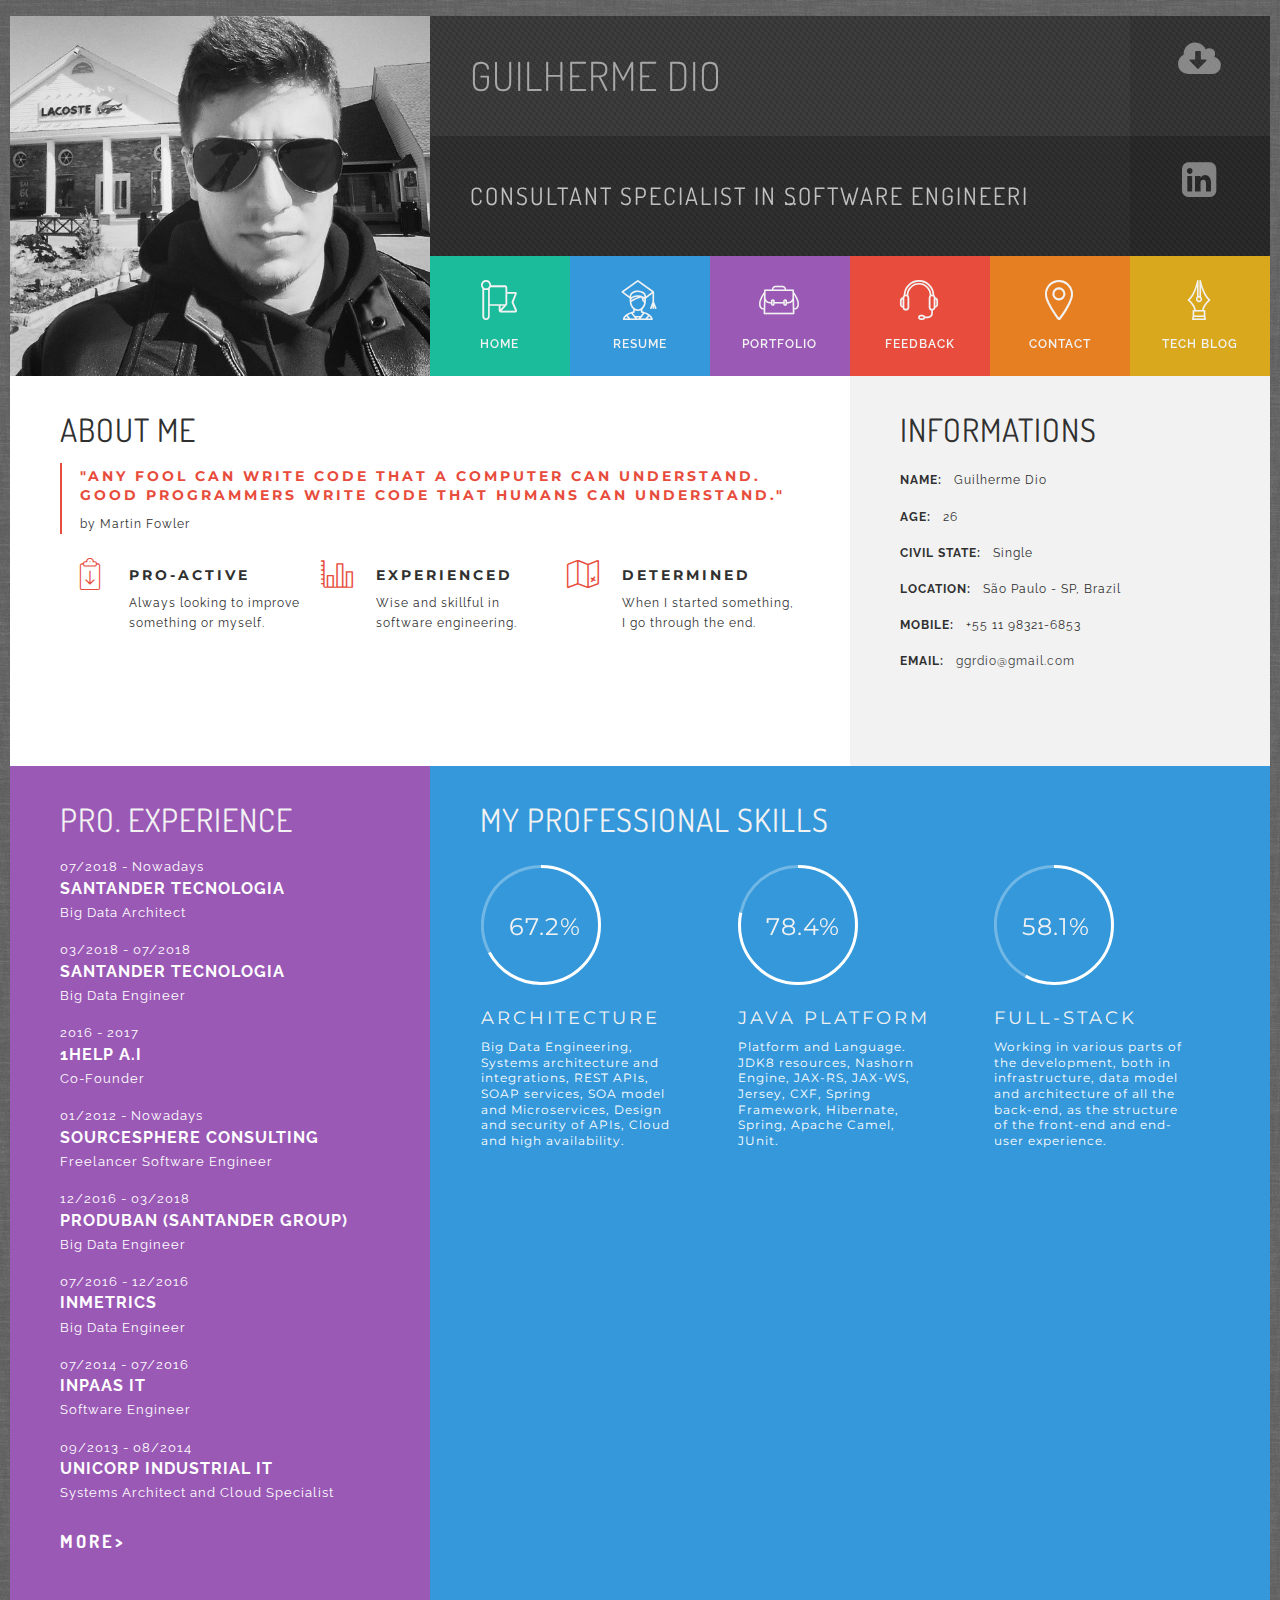
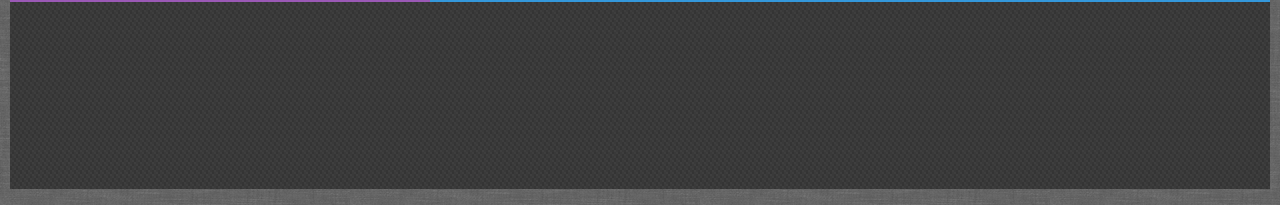
==== commit 55076fff: "Meta image" ====
--- a/index.html
+++ b/index.html
@@ -12,6 +12,7 @@
    <title>Guilherme Dio | Software Engineer</title>
 
    <meta name="description" content="Consultant in systems architecture, software engineering and cloud applications">
+   <meta name="image" content="assets/images/preview01.jpg">
    <meta name="keywords" content="guilherme, dio, guilhermedio, ggdio, github, java, javascript, soa, microservices, software, engineering, architecture, professional, job, developer, programming">
    <meta name="author" content="Guilherme Dio">
 
@@ -207,7 +208,7 @@
                   </div>
                   <div class="fullwidth box">
                      <div class="one"><p class="small font-regular-bold uppercase text-nowrap">Age:</p></div>
-                     <div class="two"><p class="small">25</p></div>
+                     <div class="two"><p class="small">26</p></div>
                   </div>
                   <div class="fullwidth box">
                      <div class="one"><p class="small font-regular-bold uppercase text-nowrap">Civil State:</p></div>
@@ -239,26 +240,44 @@
                <h3 class="font-accident-two-normal uppercase fontcolor-invert">Pro. Experience</h3>
                <div class="dividewhite2"></div>
                <div class="experience">
-               	  <ul class="">
-                     <li class="date">12/2016 - Nowadays</li>
+                  <ul class="">
+                     <li class="date">07/2018 - Nowadays</li>
+                     <li class="company uppercase">
+                        <a href="https://www.santander.com.br/">
+                           Santander Tecnologia
+                        </a>
+                     </li>
+                     <li class="position">Big Data Architect</li>
+                  </ul>
+                  <ul class="">
+                     <li class="date">03/2018 - 07/2018</li>
+                     <li class="company uppercase">
+                        <a href="https://www.santander.com.br/">
+                           Santander Tecnologia
+                        </a>
+                     </li>
+                     <li class="position">Big Data Engineer</li>
+                  </ul>
+                  <ul class="">
+                     <li class="date">2016 - 2017</li>
                      <li class="company uppercase">
                         <a href="https://github.com/1help">
                            1Help A.I
                         </a>
                      </li>
-                     <li class="position">Co-Founder | Big Data Architect</li>
-                  </ul>
-				  <ul class="">
+                     <li class="position">Co-Founder</li>
+                 </ul>
+				     <ul class="">
                      <li class="date">01/2012 - Nowadays</li>
                      <li class="company uppercase">
                         <a href="http://github.com/sourcesphere">
                            SourceSphere Consulting
                         </a>
                      </li>
-                     <li class="position">Freelancer Systems Architect</li>
-                  </ul>
-                  <ul class="">
-                     <li class="date">12/2016 - Nowadays</li>
+                     <li class="position">Freelancer Software Engineer</li>
+                  </ul>
+                  <ul class="">
+                     <li class="date">12/2016 - 03/2018</li>
                      <li class="company uppercase">
                         <a href="http://www.produban.com/">
                            Produban (Santander Group)
@@ -294,7 +313,7 @@
                      <li class="position">Systems Architect and Cloud Specialist</li>
                   </ul>
                </div>
-               <a href="#!"><i class="flaticon-three-1"></i></a>
+               <a href="resume.html"><h4 class="font-accident-two-bold uppercase">More&gt;</h4></i></a>
             </div>
          </div>
 
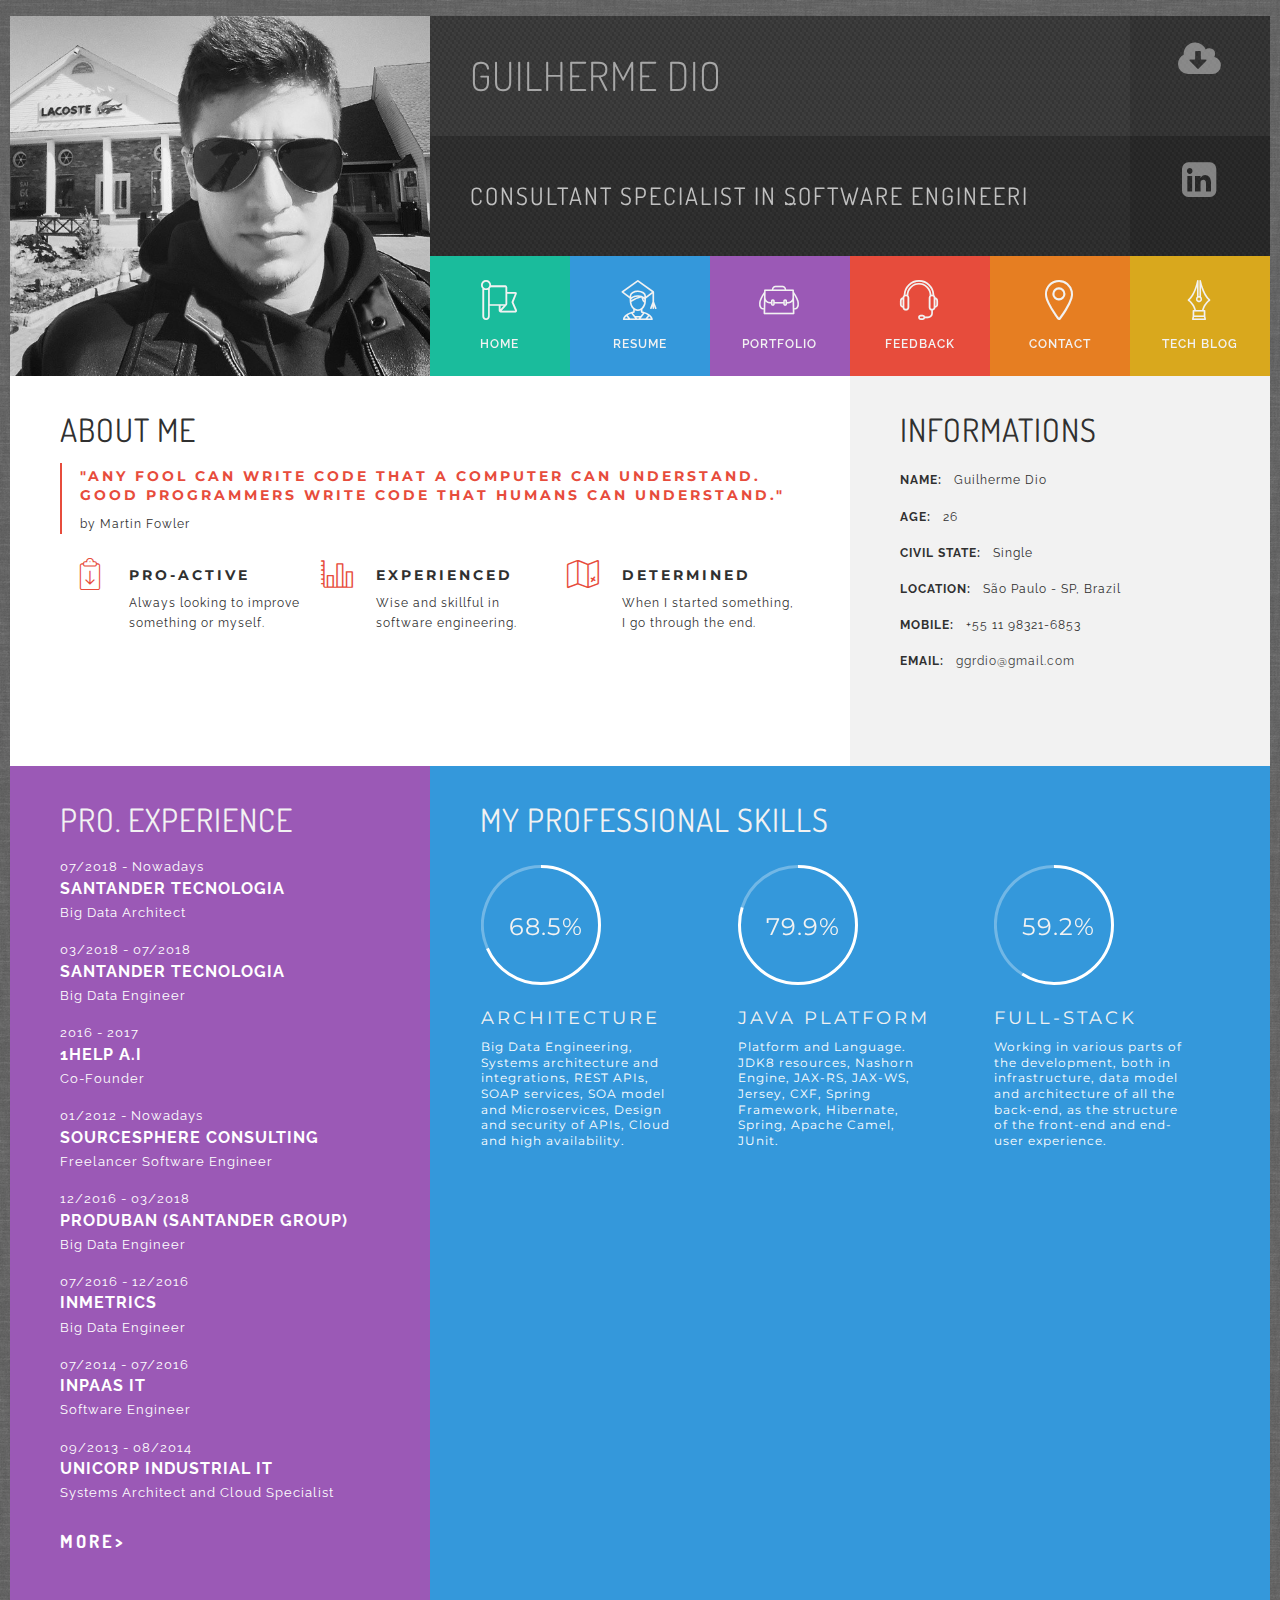
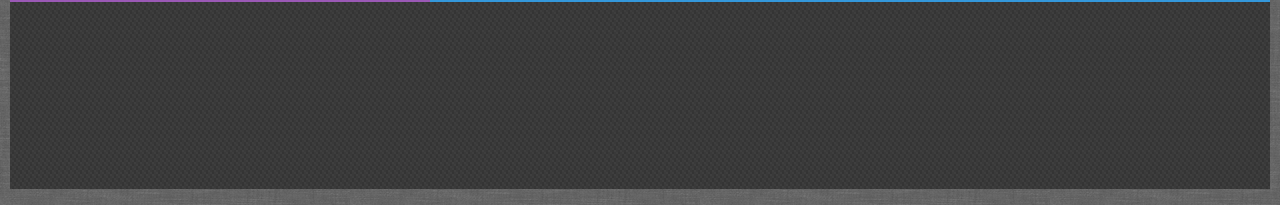
==== commit 206c18ed: "Fix meta image content#2" ====
--- a/index.html
+++ b/index.html
@@ -12,7 +12,7 @@
    <title>Guilherme Dio | Software Engineer</title>
 
    <meta name="description" content="Consultant in systems architecture, software engineering and cloud applications">
-   <meta name="image" content="assets/images/preview01.jpg">
+   <meta name="image" content="http://guilhermedio.net/assets/custom/images/preview01.jpg">
    <meta name="keywords" content="guilherme, dio, guilhermedio, ggdio, github, java, javascript, soa, microservices, software, engineering, architecture, professional, job, developer, programming">
    <meta name="author" content="Guilherme Dio">
 
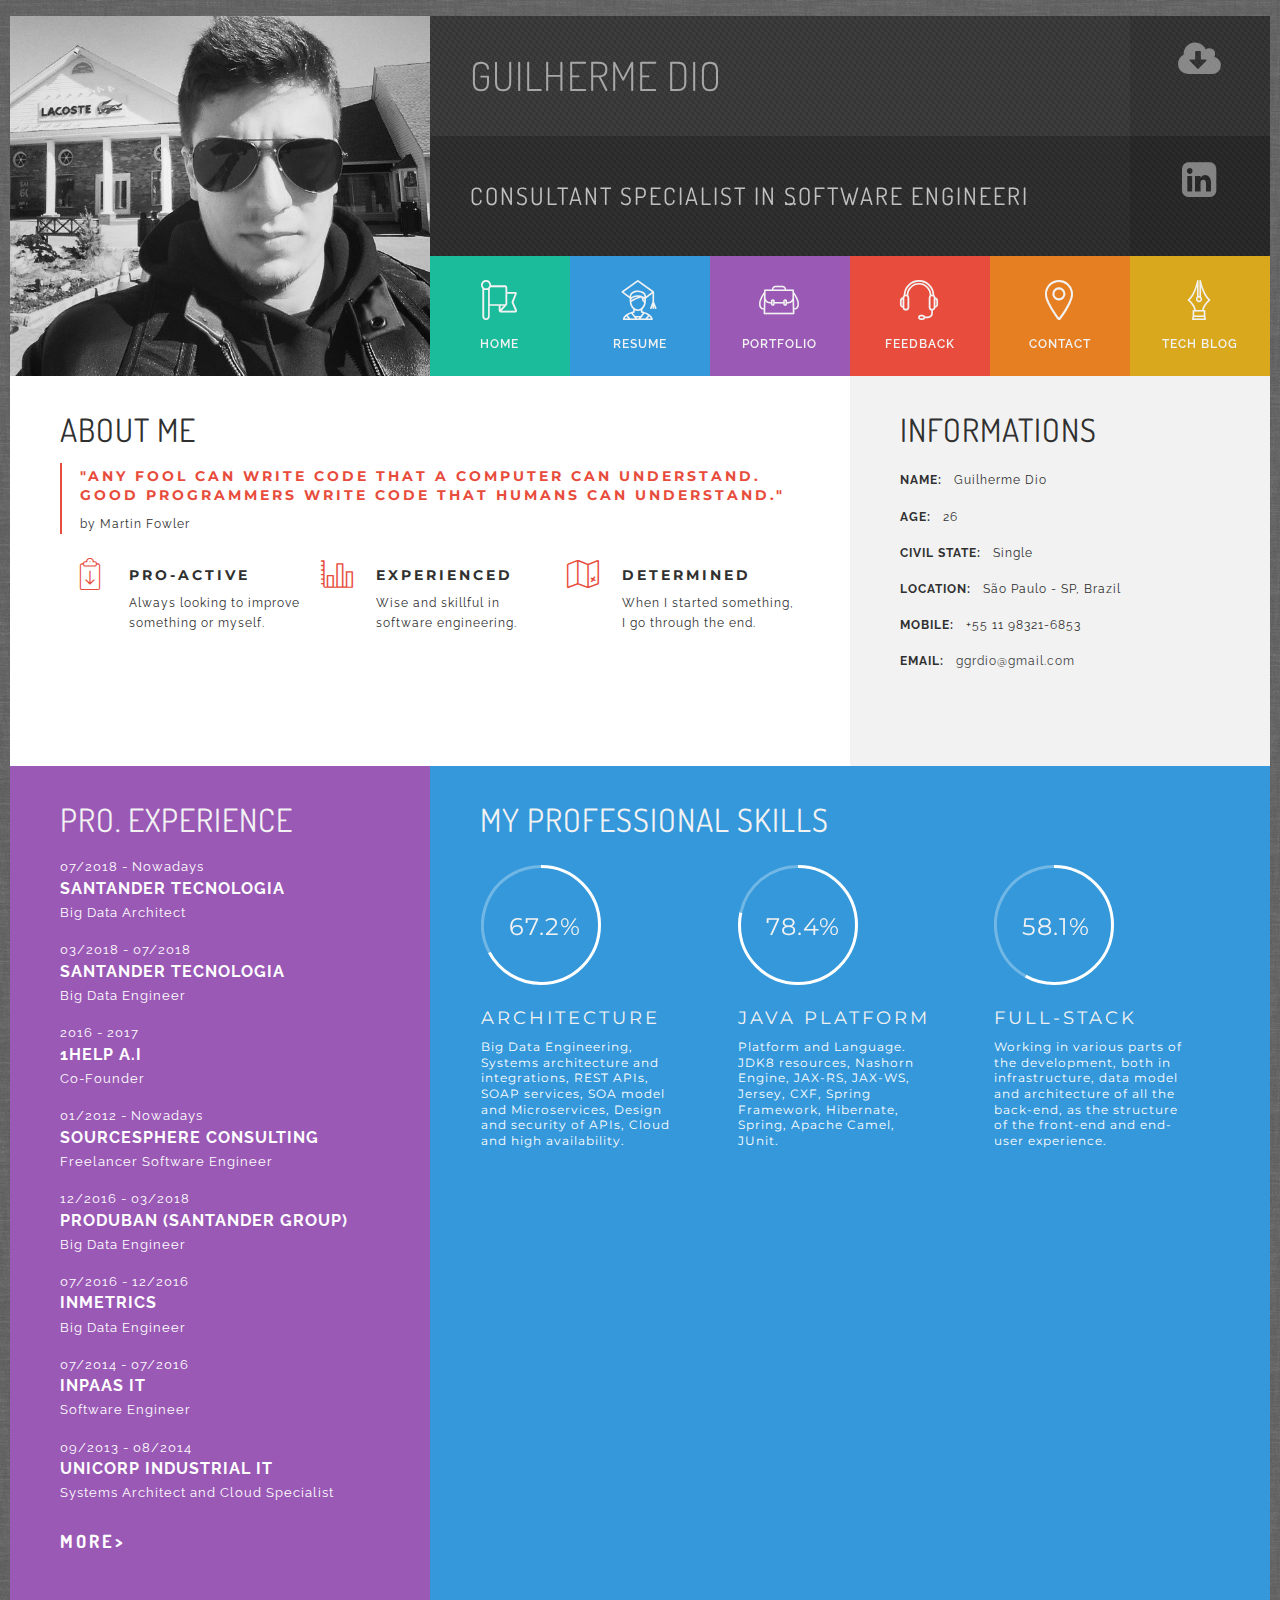
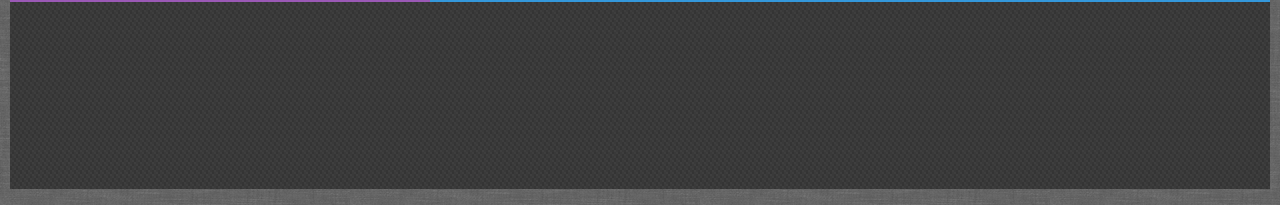
==== commit 2799d520: "Fix meta tags" ====
--- a/index.html
+++ b/index.html
@@ -11,8 +11,9 @@
 
    <title>Guilherme Dio | Software Engineer</title>
 
-   <meta name="description" content="Consultant in systems architecture, software engineering and cloud applications">
-   <meta name="image" content="http://guilhermedio.net/assets/custom/images/preview01.jpg">
+   <meta name="og:title" content="Guilherme Dio | Software Engineer">
+   <meta name="og:description" content="Consultant in systems architecture, software engineering and cloud applications">
+   <meta name="og:image" content="http://guilhermedio.net/assets/custom/images/preview01.jpg">
    <meta name="keywords" content="guilherme, dio, guilhermedio, ggdio, github, java, javascript, soa, microservices, software, engineering, architecture, professional, job, developer, programming">
    <meta name="author" content="Guilherme Dio">
 
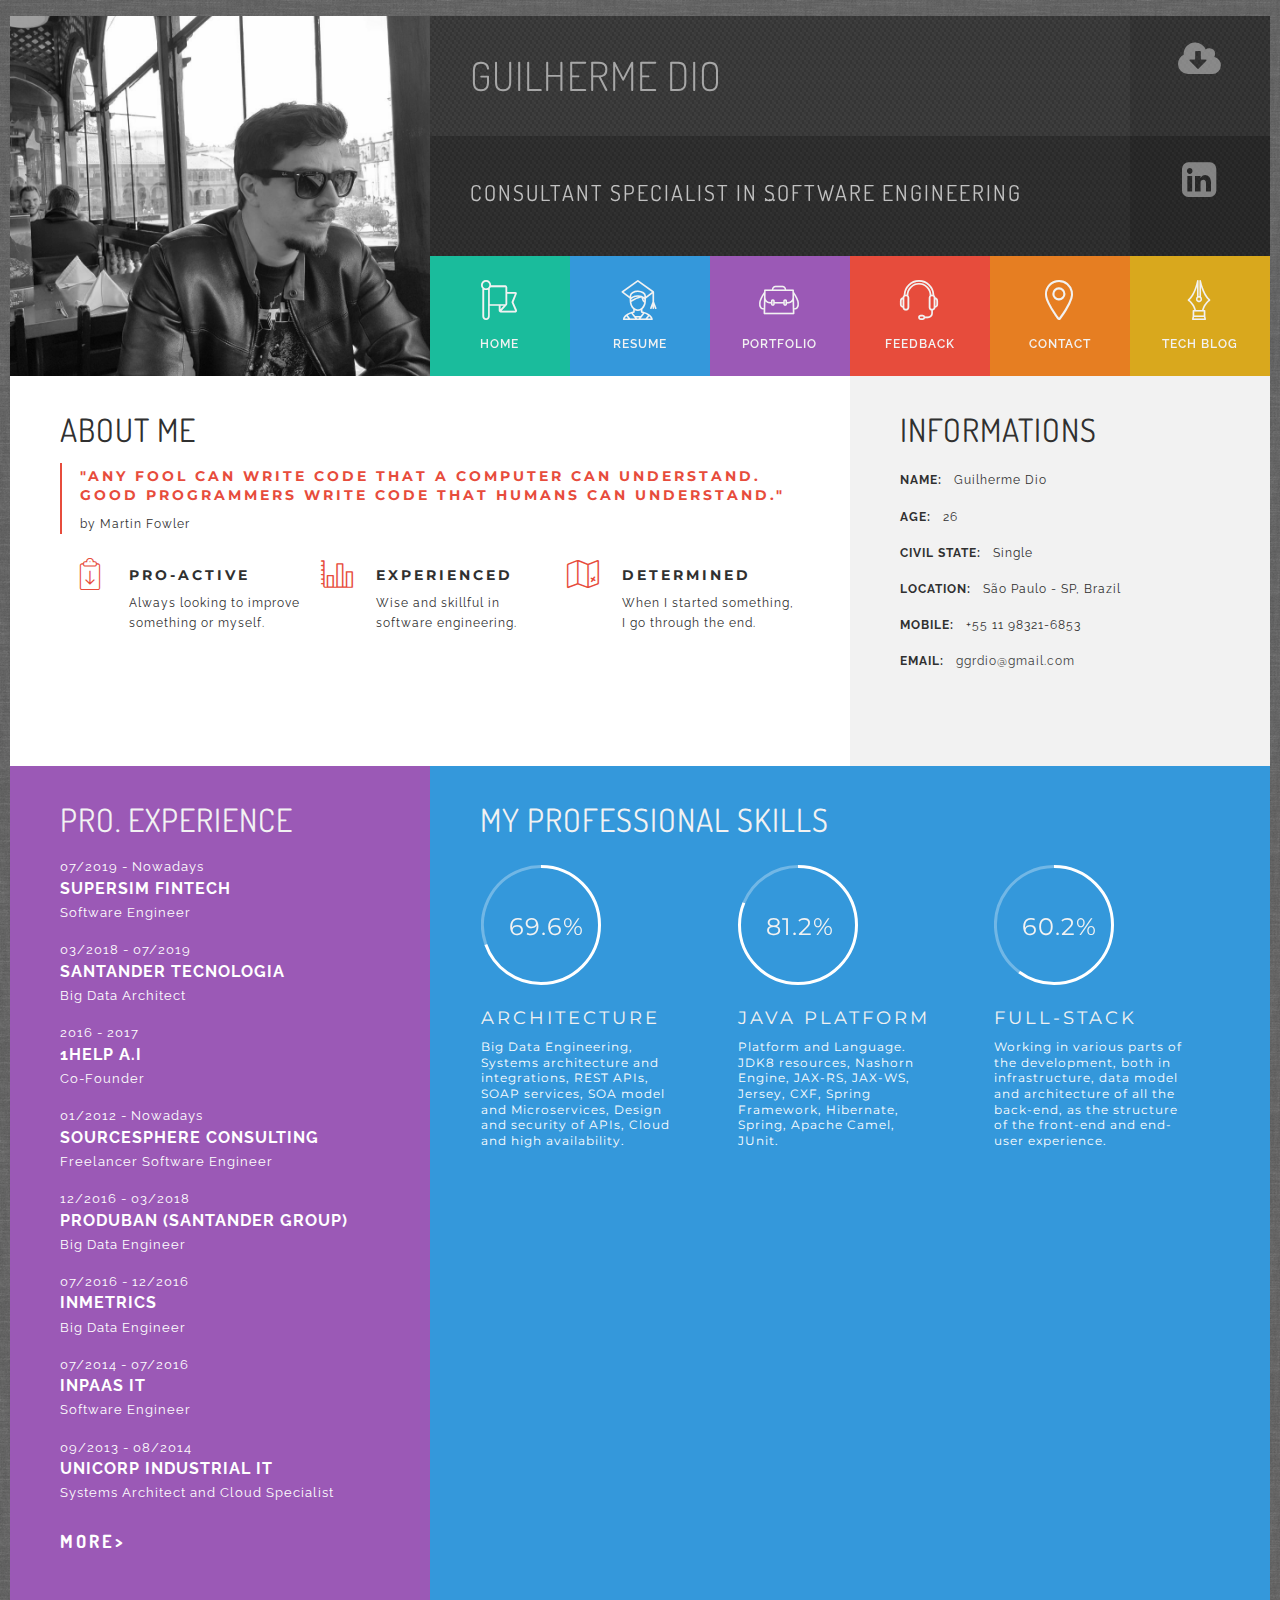
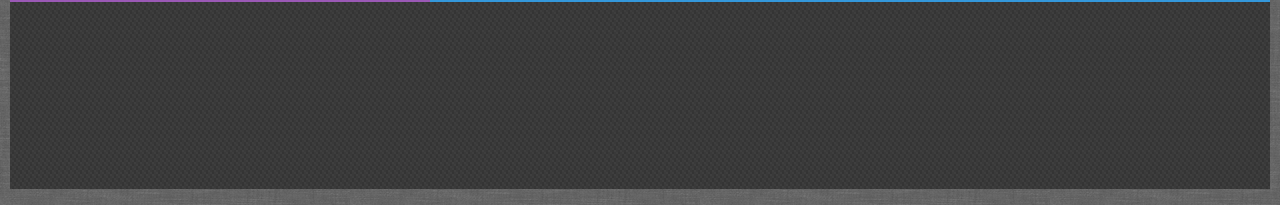
==== commit 3226ec5d: "Update index, portfolio, resume and testimonials block" ====
--- a/index.html
+++ b/index.html
@@ -81,7 +81,7 @@
             <div class="row nopadding name">
                <div class="col-md-10 name-title"><h2 class="font-accident-two-light uppercase">Guilherme Dio</h2></div>
                <div class="col-md-2 nopadding name-pdf">
-                  <a href="https://www.visualcv.com/myfnlgkmqzi/pdf" class="hvr-sweep-to-right" about="blank" download><i class="fa fa-cloud-download" aria-hidden="true" title="Download CV.pdf"></i></a>
+                  <a href="https://www.visualcv.com/guilhermedio-us/pdf" class="hvr-sweep-to-right" about="blank" download><i class="fa fa-cloud-download" aria-hidden="true" title="Download CV.pdf"></i></a>
                </div>
             </div>
             <div class="row nopadding position">
@@ -242,22 +242,22 @@
                <div class="dividewhite2"></div>
                <div class="experience">
                   <ul class="">
-                     <li class="date">07/2018 - Nowadays</li>
+                     <li class="date">07/2019 - Nowadays</li>
+                     <li class="company uppercase">
+                        <a href="https://www.supersim.com.br/">
+                           SuperSim Fintech
+                        </a>
+                     </li>
+                     <li class="position">Software Engineer</li>
+                  </ul>
+                  <ul class="">
+                     <li class="date">03/2018 - 07/2019</li>
                      <li class="company uppercase">
                         <a href="https://www.santander.com.br/">
                            Santander Tecnologia
                         </a>
                      </li>
                      <li class="position">Big Data Architect</li>
-                  </ul>
-                  <ul class="">
-                     <li class="date">03/2018 - 07/2018</li>
-                     <li class="company uppercase">
-                        <a href="https://www.santander.com.br/">
-                           Santander Tecnologia
-                        </a>
-                     </li>
-                     <li class="position">Big Data Engineer</li>
                   </ul>
                   <ul class="">
                      <li class="date">2016 - 2017</li>
@@ -379,7 +379,7 @@
          <div class="col-md-3 cv-link">
             <h4 class="font-accident-two-bold uppercase">Download cv</h4>
             <div class="dividewhite1"></div>
-            <a href="https://www.visualcv.com/myfnlgkmqzi/pdf" about="_blank" download><i class="fa fa-arrow-circle-o-down" aria-hidden="true"></i>English</a>
+            <a href="https://www.visualcv.com/guilhermedio-us/pdf" about="_blank" download><i class="fa fa-arrow-circle-o-down" aria-hidden="true"></i>English</a>
             <a href="https://www.visualcv.com/guilhermedio/pdf" about="_blank" download><i class="fa fa-arrow-circle-o-down" aria-hidden="true"></i>BR Portuguese</a>
             <div class="divider-dynamic"></div>
          </div>
--- a/assets/custom/css/style.css
+++ b/assets/custom/css/style.css
@@ -757,7 +757,7 @@
     color: #a7a7a7; }
     #top-navigation .ident .vc-photo {
       min-height: 360px;
-      background: url("../images/userpic01.jpg");
+      background: url("../images/userpic07.jpg");
       background-position: center center;
       background-repeat: no-repeat;
       background-size: cover;
@@ -849,7 +849,7 @@
           #top-navigation .ident .vc-name .position .pdf a:hover i:before {
             opacity: 1; }
       #top-navigation .ident .vc-name .position h4 {
-        font-size: 24px;
+        font-size: 22px;
         line-height: 1.8em;
         white-space: nowrap;
         overflow: hidden;
@@ -1288,6 +1288,88 @@
   background-position: center;
   background-size: cover; }
 
+.timeline-bg05 {
+  background: url("../images/timeline-5.jpg");
+  background-position: center;
+  background-size: cover; }
+
+.timeline-bg05-01 {
+  background: url("../images/timeline-5-01.jpg");
+  background-position: center;
+  background-size: cover; }
+
+.timeline-bg06 {
+  background: url("../images/timeline-6.jpg");
+  background-position: center;
+  background-size: cover; }
+
+.timeline-bg06-01 {
+  background: url("../images/timeline-6-01.jpg");
+  background-position: center;
+  background-size: cover; }
+
+.timeline-bg07 {
+  background: url("../images/timeline-7.jpg");
+  background-position: center;
+  background-size: cover; }
+
+.timeline-bg07-01 {
+  background: url("../images/timeline-7-01.jpg");
+  background-position: center;
+  background-size: cover; }
+
+.timeline-bg08 {
+  background: url("../images/timeline-8.jpg");
+  background-position: center;
+  background-size: cover; }
+
+.timeline-bg08-01 {
+  background: url("../images/timeline-8-01.jpg");
+  background-position: center;
+  background-size: cover; }
+
+.timeline-bg09 {
+  background: url("../images/timeline-9.jpg");
+  background-position: center;
+  background-size: cover; }
+
+.timeline-bg09-01 {
+  background: url("../images/timeline-9-01.jpg");
+  background-position: center;
+  background-size: cover; }
+
+.timeline-bg10 {
+  background: url("../images/timeline-10.jpg");
+  background-position: center;
+  background-size: cover; }
+
+.timeline-bg10-01 {
+  background: url("../images/timeline-10-01.jpg");
+  background-position: center;
+  background-size: cover; }
+
+.timeline-bg11 {
+  background: url("../images/timeline-11.jpg");
+  background-position: center;
+  background-size: cover; }
+
+.timeline-bg11-01 {
+  background: url("../images/timeline-11-01.jpg");
+  background-position: center;
+  background-size: cover; }
+
+.timeline-bg12 {
+  background: url("../images/timeline-12.jpg");
+  background-position: center;
+  background-size: cover; }
+
+.timeline-bg12-01 {
+  background: url("../images/timeline-12-01.jpg");
+  background-position: center;
+  background-size: cover; }
+
+
+
 /* Counts Block */
 .bg-light .counts {
   color: #f2f2f2; }
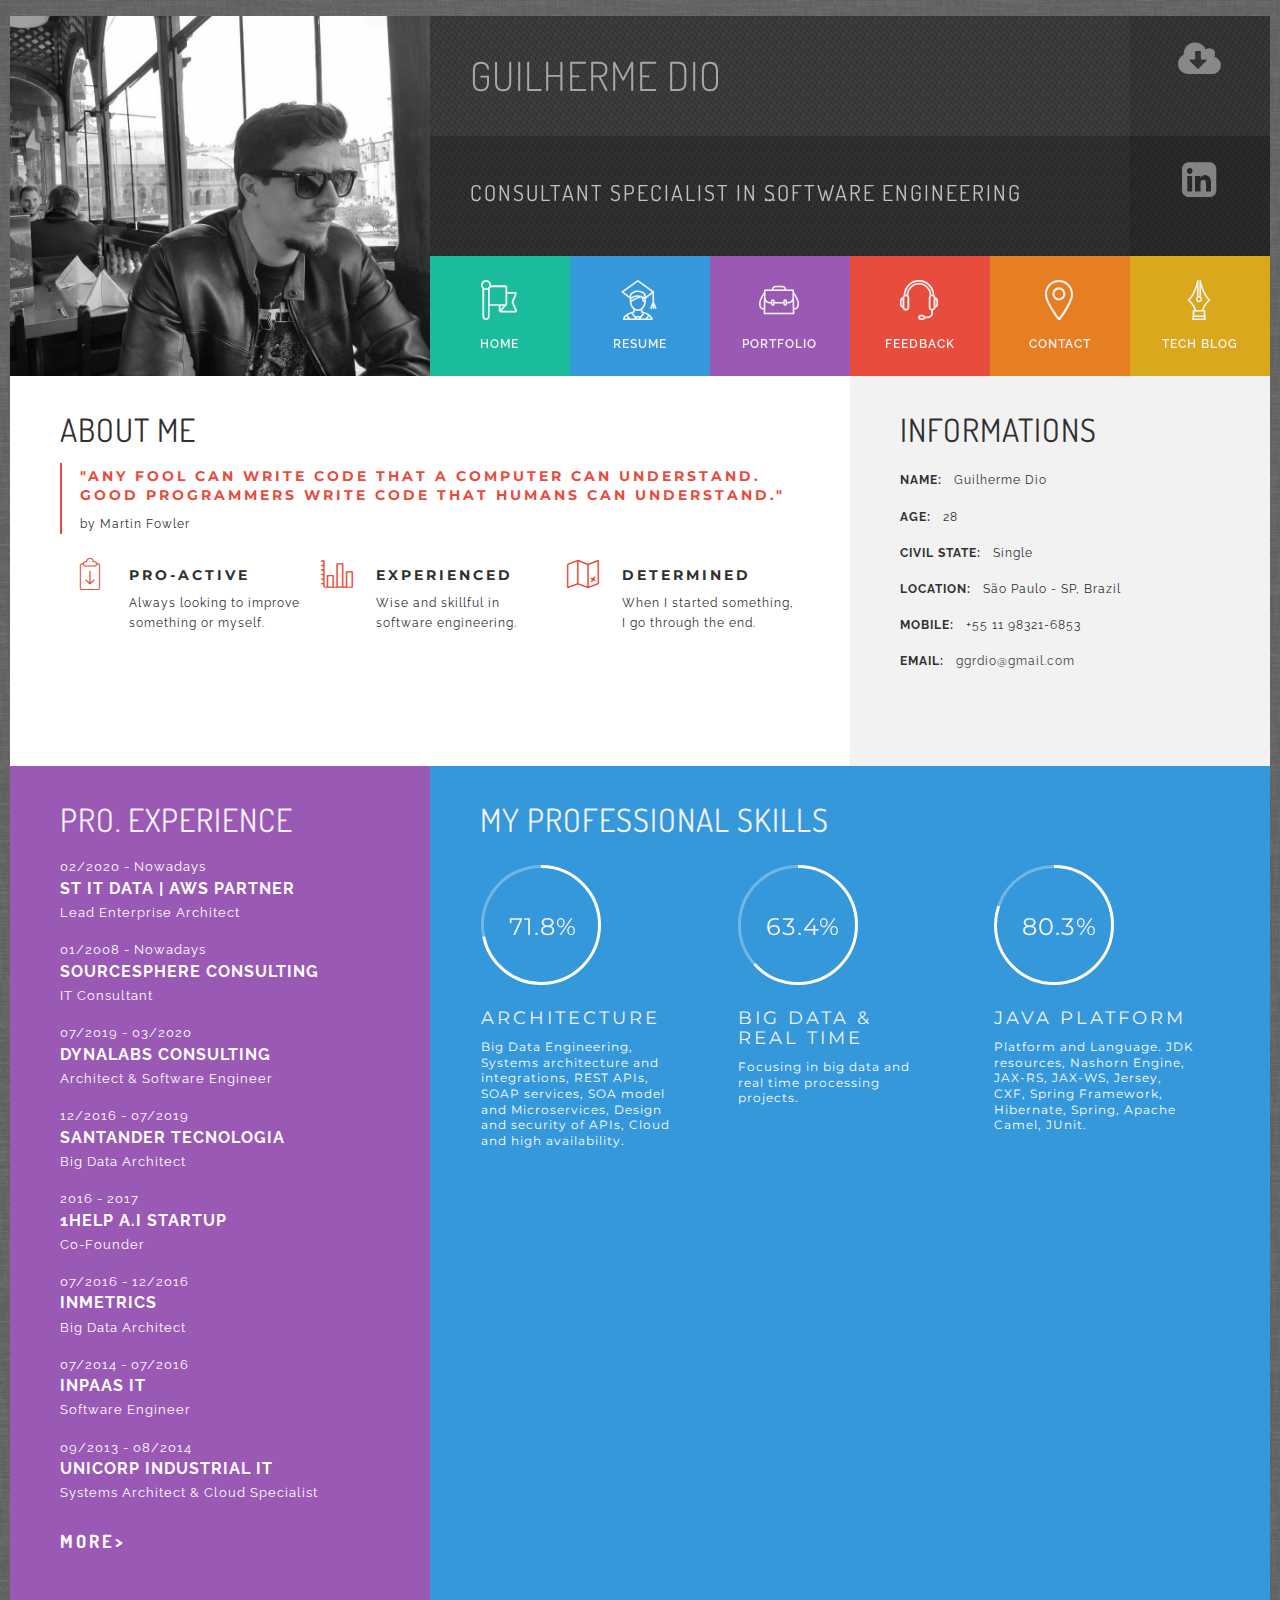
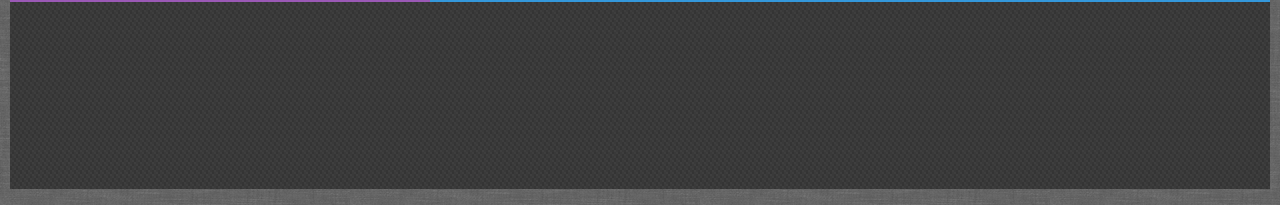
==== commit 86df7c40: "Update index.html" ====
--- a/index.html
+++ b/index.html
@@ -209,7 +209,7 @@
                   </div>
                   <div class="fullwidth box">
                      <div class="one"><p class="small font-regular-bold uppercase text-nowrap">Age:</p></div>
-                     <div class="two"><p class="small">26</p></div>
+                     <div class="two"><p class="small">28</p></div>
                   </div>
                   <div class="fullwidth box">
                      <div class="one"><p class="small font-regular-bold uppercase text-nowrap">Civil State:</p></div>
@@ -242,16 +242,34 @@
                <div class="dividewhite2"></div>
                <div class="experience">
                   <ul class="">
-                     <li class="date">07/2019 - Nowadays</li>
-                     <li class="company uppercase">
-                        <a href="https://www.supersim.com.br/">
-                           SuperSim Fintech
-                        </a>
-                     </li>
-                     <li class="position">Software Engineer</li>
-                  </ul>
-                  <ul class="">
-                     <li class="date">03/2018 - 07/2019</li>
+                     <li class="date">02/2020 - Nowadays</li>
+                     <li class="company uppercase">
+                        <a href="http://github.com/sourcesphere">
+                           ST IT Data | AWS Partner
+                        </a>
+                     </li>
+                     <li class="position">Lead Enterprise Architect</li>
+                  </ul>
+                  <ul class="">
+                     <li class="date">01/2008 - Nowadays</li>
+                     <li class="company uppercase">
+                        <a href="http://github.com/sourcesphere">
+                           SourceSphere Consulting
+                        </a>
+                     </li>
+                     <li class="position">IT Consultant</li>
+                  </ul>
+                  <ul class="">
+                     <li class="date">07/2019 - 03/2020</li>
+                     <li class="company uppercase">
+                        <a href="#">
+                           DynaLabs Consulting
+                        </a>
+                     </li>
+                     <li class="position">Architect & Software Engineer</li>
+                  </ul>
+                  <ul class="">
+                     <li class="date">12/2016 - 07/2019</li>
                      <li class="company uppercase">
                         <a href="https://www.santander.com.br/">
                            Santander Tecnologia
@@ -263,29 +281,11 @@
                      <li class="date">2016 - 2017</li>
                      <li class="company uppercase">
                         <a href="https://github.com/1help">
-                           1Help A.I
+                           1Help A.I Startup
                         </a>
                      </li>
                      <li class="position">Co-Founder</li>
                  </ul>
-				     <ul class="">
-                     <li class="date">01/2012 - Nowadays</li>
-                     <li class="company uppercase">
-                        <a href="http://github.com/sourcesphere">
-                           SourceSphere Consulting
-                        </a>
-                     </li>
-                     <li class="position">Freelancer Software Engineer</li>
-                  </ul>
-                  <ul class="">
-                     <li class="date">12/2016 - 03/2018</li>
-                     <li class="company uppercase">
-                        <a href="http://www.produban.com/">
-                           Produban (Santander Group)
-                        </a>
-                     </li>
-                     <li class="position">Big Data Engineer</li>
-                  </ul>
                   <ul class="">
                      <li class="date">07/2016 - 12/2016</li>
                      <li class="company uppercase">
@@ -293,7 +293,7 @@
                            inMetrics
                         </a>
                      </li>
-                     <li class="position">Big Data Engineer</li>
+                     <li class="position">Big Data Architect</li>
                   </ul>
                   <ul class="">
                      <li class="date">07/2014 - 07/2016</li>
@@ -311,7 +311,7 @@
                            UniCorp Industrial IT
                         </a>
                      </li>
-                     <li class="position">Systems Architect and Cloud Specialist</li>
+                     <li class="position">Systems Architect & Cloud Specialist</li>
                   </ul>
                </div>
                <a href="resume.html"><h4 class="font-accident-two-bold uppercase">More&gt;</h4></i></a>
@@ -324,7 +324,7 @@
                <div class="row">
                   <div class="col-sm-4 nopadding">
                      <div class="progressbar" data-animate="false">
-                        <div class="circle font-accident-one-normal fontcolor-invert" data-percent="81.0">
+                        <div class="circle font-accident-one-normal fontcolor-invert" data-percent="85.0">
                            <div></div>
                            <h4 class="font-accident-one-normal uppercase">Architecture</h4>
                            <p class="small">
@@ -335,23 +335,23 @@
                   </div>
                   <div class="col-sm-4 nopadding">
                      <div class="progressbar" data-animate="false">
-                        <div class="circle font-accident-one-normal fontcolor-invert" data-percent="94.5">
+                        <div class="circle font-accident-one-normal fontcolor-invert" data-percent="75.0">
+                           <div></div>
+                           <h4 class="font-accident-one-normal uppercase">Big Data & Real Time</h4>
+                           <p class="small">
+                              Focusing in big data and real time processing projects.
+                           </p>
+                        </div>
+                     </div>
+                  </div>
+                  <div class="col-sm-4 nopadding">
+                     <div class="progressbar" data-animate="false">
+                        <div class="circle font-accident-one-normal fontcolor-invert" data-percent="95.0">
                            <div></div>
                            <h4 class="font-accident-one-normal uppercase">Java Platform</h4>
                            <p class="small">
-                              Platform and Language. JDK8 resources, Nashorn Engine, JAX-RS, JAX-WS, Jersey, CXF, Spring Framework, Hibernate, Spring, Apache Camel, JUnit.
-
-                           </p>
-                        </div>
-                     </div>
-                  </div>
-                  <div class="col-sm-4 nopadding">
-                     <div class="progressbar" data-animate="false">
-                        <div class="circle font-accident-one-normal fontcolor-invert" data-percent="70.0">
-                           <div></div>
-                           <h4 class="font-accident-one-normal uppercase">Full-Stack</h4>
-                           <p class="small">
-                              Working in various parts of the development, both in infrastructure, data model and architecture of all the back-end, as the structure of the front-end and end-user experience.
+                              Platform and Language. JDK resources, Nashorn Engine, JAX-RS, JAX-WS, Jersey, CXF, Spring Framework, Hibernate, Spring, Apache Camel, JUnit.
+
                            </p>
                         </div>
                      </div>
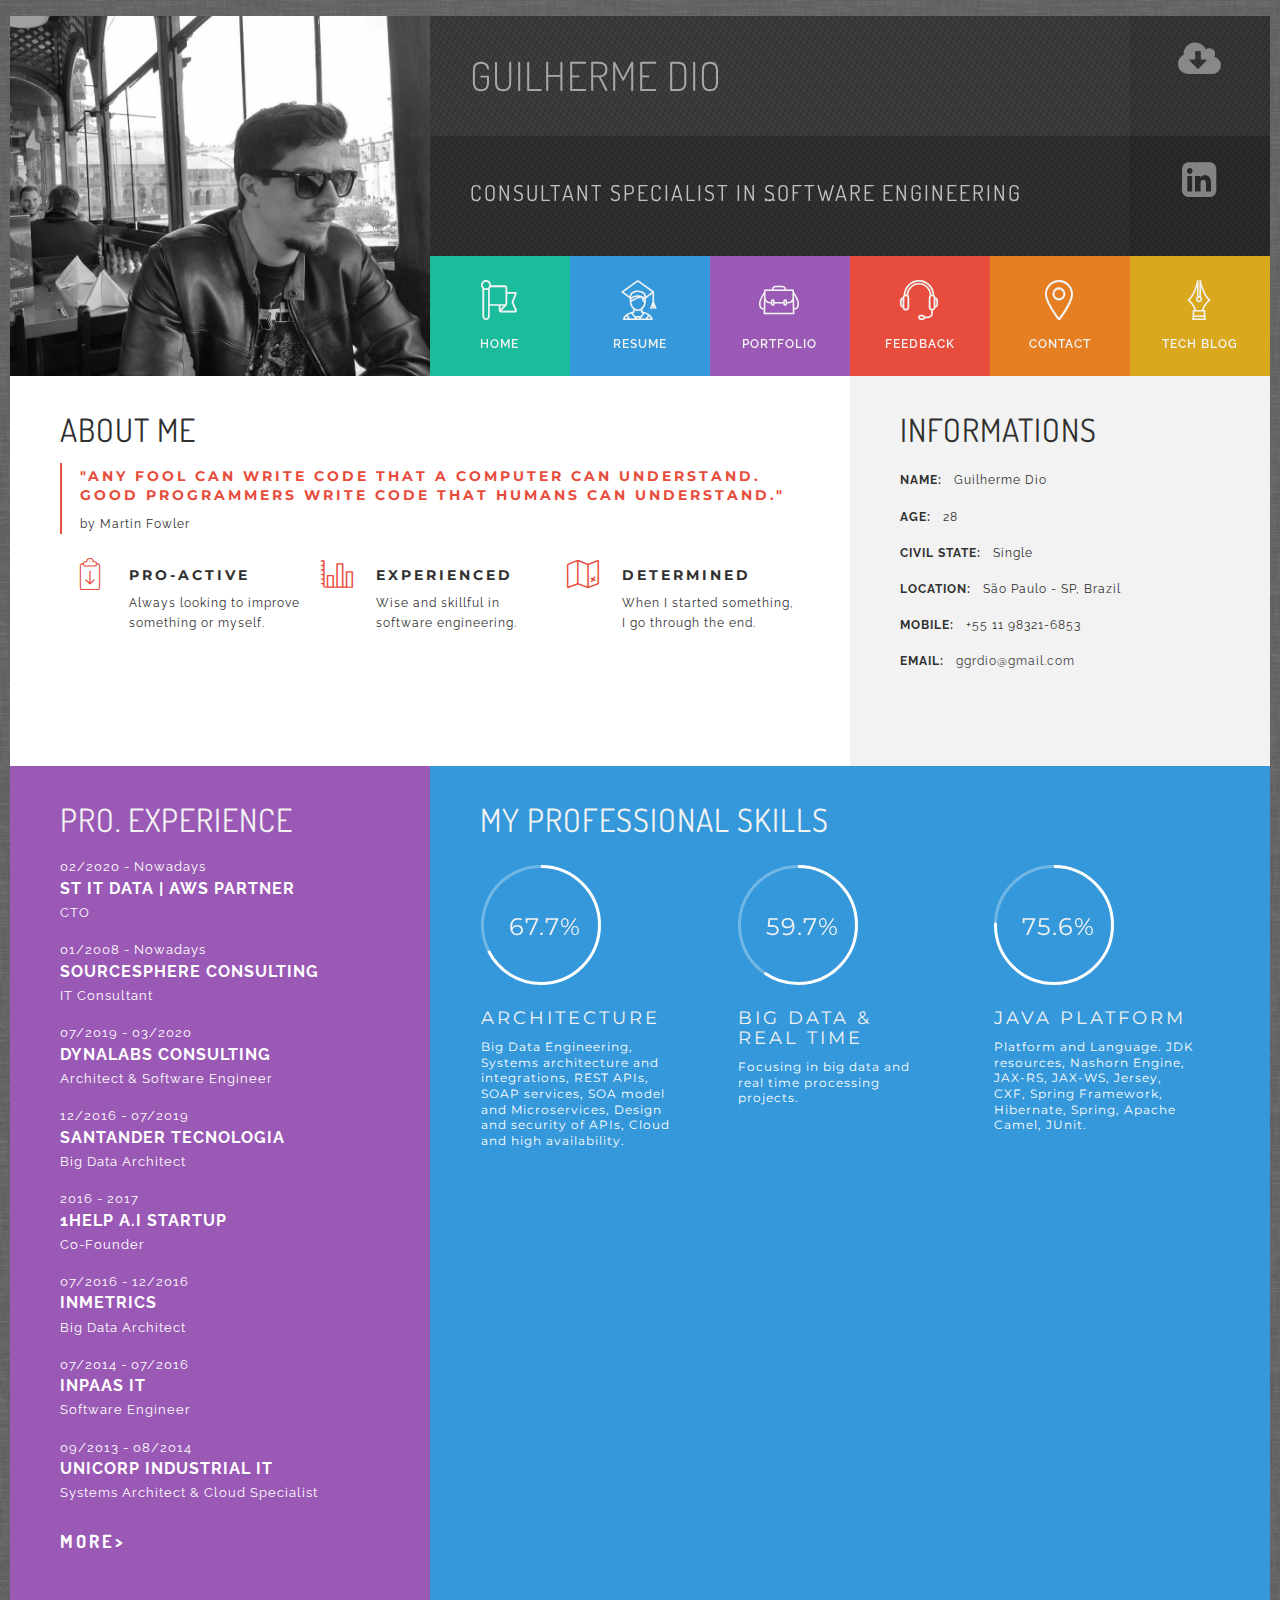
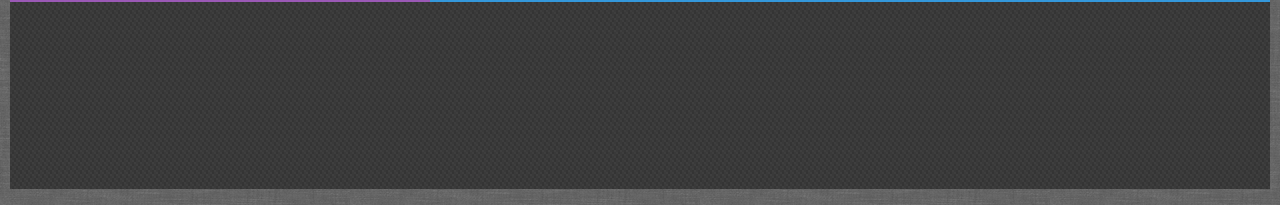
==== commit 00b0dbc2: "Update index.html" ====
--- a/index.html
+++ b/index.html
@@ -248,7 +248,7 @@
                            ST IT Data | AWS Partner
                         </a>
                      </li>
-                     <li class="position">Lead Enterprise Architect</li>
+                     <li class="position">CTO</li>
                   </ul>
                   <ul class="">
                      <li class="date">01/2008 - Nowadays</li>
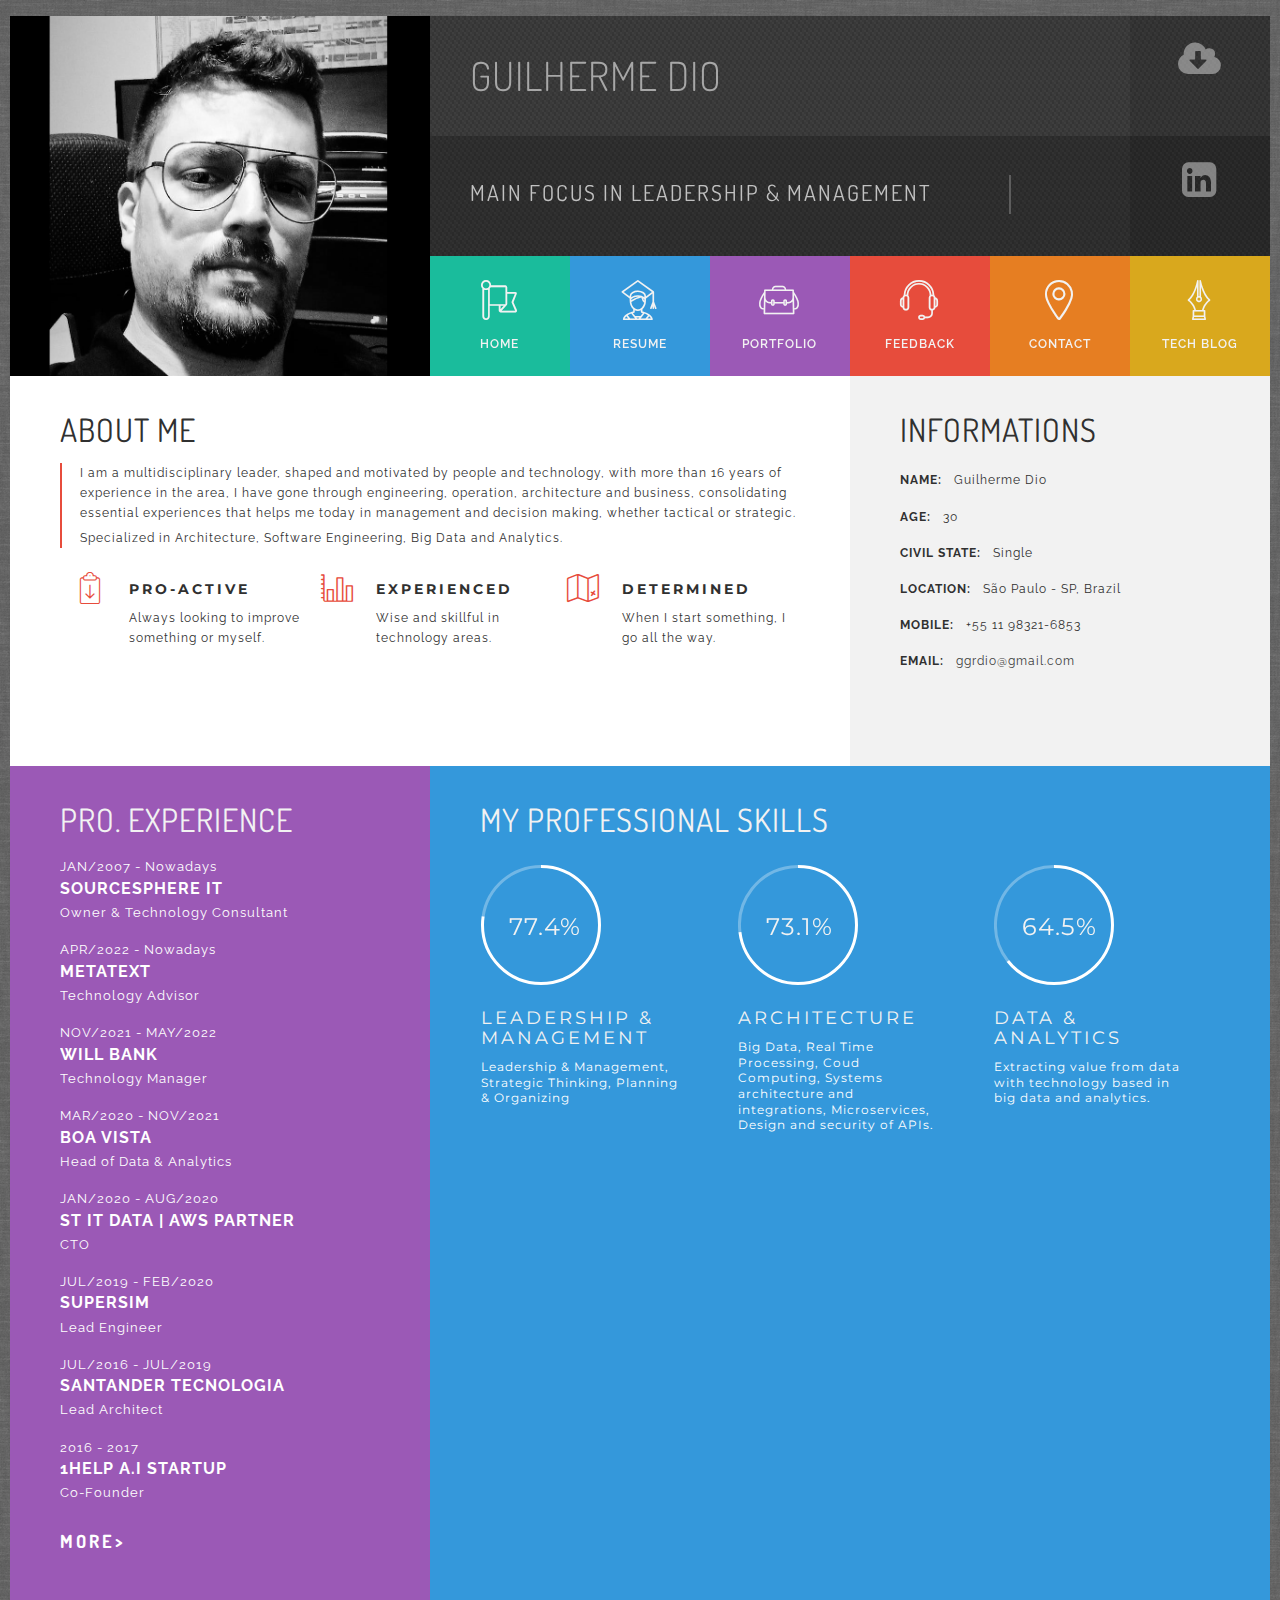
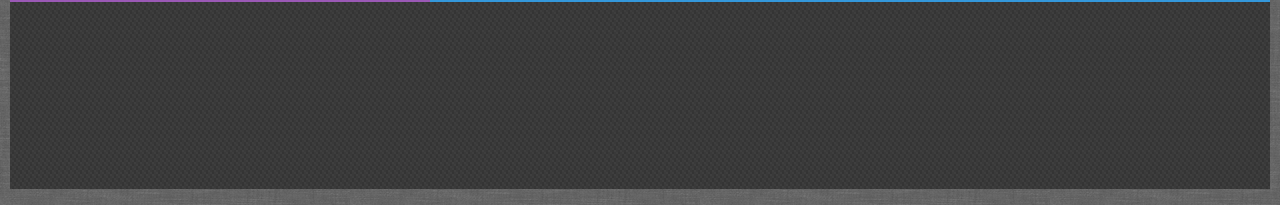
==== commit 817c991a: "major changes" ====
--- a/index.html
+++ b/index.html
@@ -9,7 +9,7 @@
    <meta http-equiv="X-UA-Compatible" content="IE=edge">
    <meta name=viewport content="width=device-width, initial-scale=1">
 
-   <title>Guilherme Dio | Software Engineer</title>
+   <title>Guilherme Dio | Portfolio</title>
 
    <meta name="og:title" content="Guilherme Dio | Software Engineer">
    <meta name="og:description" content="Consultant in systems architecture, software engineering and cloud applications">
@@ -89,12 +89,12 @@
 
                   <section class="cd-intro">
                      <h4 class="cd-headline clip is-full-width font-accident-two-normal uppercase">
-                        <span>Consultant Specialist in </span>
+                        <span>Main Focus in </span>
                         <span class="cd-words-wrapper">
-                           <b class="is-visible">Software Engineering</b>
-                           <b>Big Data</b>
-                           <b>Cloud Applications</b>
-                           <b>Systems Architecture</b>
+                           <b class="is-visible">Leadership & Management</b>
+                           <b>Strategic Thinking</b>
+                           <b>Planning & Organizing</b>
+                           <b>Architecture & Engineering</b>
                         </span>
                      </h4>
                   </section>
@@ -150,9 +150,9 @@
                   <div class="col-md-12 nopadding">
                      <h3 class="font-accident-two-normal uppercase">About Me</h3>
                      <div class="quote">
-                        <h5 class="font-accident-one-bold hovercolor uppercase">"Any fool can write code that a computer can understand.<br/>Good programmers write code that humans can understand."</h5>
-                        <div class="dividewhite1"></div>
-                        <p class="small">by Martin Fowler</p>
+                        <p class="small">I am a multidisciplinary leader, shaped and motivated by people and technology, with more than 16 years of experience in the area, I have gone through engineering, operation, architecture and business, consolidating essential experiences that helps me today in management and decision making, whether tactical or strategic.</p>
+
+                        <p class="small">Specialized in Architecture, Software Engineering, Big Data and Analytics.</p>
                      </div>
                   </div>
                </div>
@@ -176,7 +176,7 @@
                         <div class="col-sm-11 col-md-9 ">
                            <h5 class="font-accident-one-bold uppercase">Experienced</h5>
                            <p class="small">
-                              Wise and skillful in software engineering.
+                              Wise and skillful in technology areas.
                            </p>
                         </div>
                      </div>
@@ -188,7 +188,7 @@
                         <div class="col-sm-11 col-md-9">
                            <h5 class="font-accident-one-bold uppercase">Determined</h5>
                            <p class="small">
-                              When I started something, I go through the end.
+                              When I start something, I go all the way.
                            </p>
                         </div>
                      </div>
@@ -209,7 +209,7 @@
                   </div>
                   <div class="fullwidth box">
                      <div class="one"><p class="small font-regular-bold uppercase text-nowrap">Age:</p></div>
-                     <div class="two"><p class="small">28</p></div>
+                     <div class="two"><p class="small">30</p></div>
                   </div>
                   <div class="fullwidth box">
                      <div class="one"><p class="small font-regular-bold uppercase text-nowrap">Civil State:</p></div>
@@ -242,40 +242,67 @@
                <div class="dividewhite2"></div>
                <div class="experience">
                   <ul class="">
-                     <li class="date">02/2020 - Nowadays</li>
+                     <li class="date">JAN/2007 - Nowadays</li>
                      <li class="company uppercase">
                         <a href="http://github.com/sourcesphere">
+                           SourceSphere IT
+                        </a>
+                     </li>
+                     <li class="position">Owner & Technology Consultant</li>
+                  </ul>
+                  <ul class="">
+                     <li class="date">APR/2022 - Nowadays</li>
+                     <li class="company uppercase">
+                        <a href="https://metatext.ai/">
+                           METATEXT
+                        </a>
+                     </li>
+                     <li class="position">Technology Advisor</li>
+                  </ul>
+                  <ul class="">
+                     <li class="date">NOV/2021 - MAY/2022</li>
+                     <li class="company uppercase">
+                        <a href="https://www.willbank.com.br/">
+                           Will Bank
+                        </a>
+                     </li>
+                     <li class="position">Technology Manager</li>
+                  </ul>
+                  <ul class="">
+                     <li class="date">MAR/2020 - NOV/2021</li>
+                     <li class="company uppercase">
+                        <a href="https://www.boavistaservicos.com.br/">
+                           Boa Vista
+                        </a>
+                     </li>
+                     <li class="position">Head of Data & Analytics</li>
+                  </ul>
+                  <ul class="">
+                     <li class="date">JAN/2020 - AUG/2020</li>
+                     <li class="company uppercase">
+                        <a href="https://www.stitcloud.com/">
                            ST IT Data | AWS Partner
                         </a>
                      </li>
                      <li class="position">CTO</li>
                   </ul>
                   <ul class="">
-                     <li class="date">01/2008 - Nowadays</li>
-                     <li class="company uppercase">
-                        <a href="http://github.com/sourcesphere">
-                           SourceSphere Consulting
-                        </a>
-                     </li>
-                     <li class="position">IT Consultant</li>
-                  </ul>
-                  <ul class="">
-                     <li class="date">07/2019 - 03/2020</li>
-                     <li class="company uppercase">
-                        <a href="#">
-                           DynaLabs Consulting
-                        </a>
-                     </li>
-                     <li class="position">Architect & Software Engineer</li>
-                  </ul>
-                  <ul class="">
-                     <li class="date">12/2016 - 07/2019</li>
+                     <li class="date">JUL/2019 - FEB/2020</li>
+                     <li class="company uppercase">
+                        <a href="https://www.supersim.com.br/">
+                           SuperSim
+                        </a>
+                     </li>
+                     <li class="position">Lead Engineer</li>
+                  </ul>
+                  <ul class="">
+                     <li class="date">JUL/2016 - JUL/2019</li>
                      <li class="company uppercase">
                         <a href="https://www.santander.com.br/">
                            Santander Tecnologia
                         </a>
                      </li>
-                     <li class="position">Big Data Architect</li>
+                     <li class="position">Lead Architect</li>
                   </ul>
                   <ul class="">
                      <li class="date">2016 - 2017</li>
@@ -286,33 +313,6 @@
                      </li>
                      <li class="position">Co-Founder</li>
                  </ul>
-                  <ul class="">
-                     <li class="date">07/2016 - 12/2016</li>
-                     <li class="company uppercase">
-                        <a href="http://www.inmetrics.com.br/">
-                           inMetrics
-                        </a>
-                     </li>
-                     <li class="position">Big Data Architect</li>
-                  </ul>
-                  <ul class="">
-                     <li class="date">07/2014 - 07/2016</li>
-                     <li class="company uppercase">
-                        <a href="http://inpaas.com/">
-                           inPaaS IT
-                        </a>
-                     </li>
-                     <li class="position">Software Engineer</li>
-                  </ul>
-                  <ul class="">
-                     <li class="date">09/2013 - 08/2014</li>
-                     <li class="company uppercase">
-                        <a href="http://www.unicorp.com.br/EN/">
-                           UniCorp Industrial IT
-                        </a>
-                     </li>
-                     <li class="position">Systems Architect & Cloud Specialist</li>
-                  </ul>
                </div>
                <a href="resume.html"><h4 class="font-accident-two-bold uppercase">More&gt;</h4></i></a>
             </div>
@@ -324,11 +324,22 @@
                <div class="row">
                   <div class="col-sm-4 nopadding">
                      <div class="progressbar" data-animate="false">
+                        <div class="circle font-accident-one-normal fontcolor-invert" data-percent="90.0">
+                           <div></div>
+                           <h4 class="font-accident-one-normal uppercase">Leadership & Management</h4>
+                           <p class="small">
+                              Leadership & Management, Strategic Thinking, Planning & Organizing
+                           </p>
+                        </div>
+                     </div>
+                  </div>
+                  <div class="col-sm-4 nopadding">
+                     <div class="progressbar" data-animate="false">
                         <div class="circle font-accident-one-normal fontcolor-invert" data-percent="85.0">
                            <div></div>
                            <h4 class="font-accident-one-normal uppercase">Architecture</h4>
                            <p class="small">
-                              Big Data Engineering, Systems architecture and integrations, REST APIs, SOAP services, SOA model and Microservices, Design and security of APIs, Cloud and high availability.
+                              Big Data, Real Time Processing, Coud Computing, Systems architecture and integrations, Microservices, Design and security of APIs.
                            </p>
                         </div>
                      </div>
@@ -337,21 +348,9 @@
                      <div class="progressbar" data-animate="false">
                         <div class="circle font-accident-one-normal fontcolor-invert" data-percent="75.0">
                            <div></div>
-                           <h4 class="font-accident-one-normal uppercase">Big Data & Real Time</h4>
-                           <p class="small">
-                              Focusing in big data and real time processing projects.
-                           </p>
-                        </div>
-                     </div>
-                  </div>
-                  <div class="col-sm-4 nopadding">
-                     <div class="progressbar" data-animate="false">
-                        <div class="circle font-accident-one-normal fontcolor-invert" data-percent="95.0">
-                           <div></div>
-                           <h4 class="font-accident-one-normal uppercase">Java Platform</h4>
-                           <p class="small">
-                              Platform and Language. JDK resources, Nashorn Engine, JAX-RS, JAX-WS, Jersey, CXF, Spring Framework, Hibernate, Spring, Apache Camel, JUnit.
-
+                           <h4 class="font-accident-one-normal uppercase">Data & Analytics</h4>
+                           <p class="small">
+                              Extracting value from data with technology based in big data and analytics.
                            </p>
                         </div>
                      </div>
